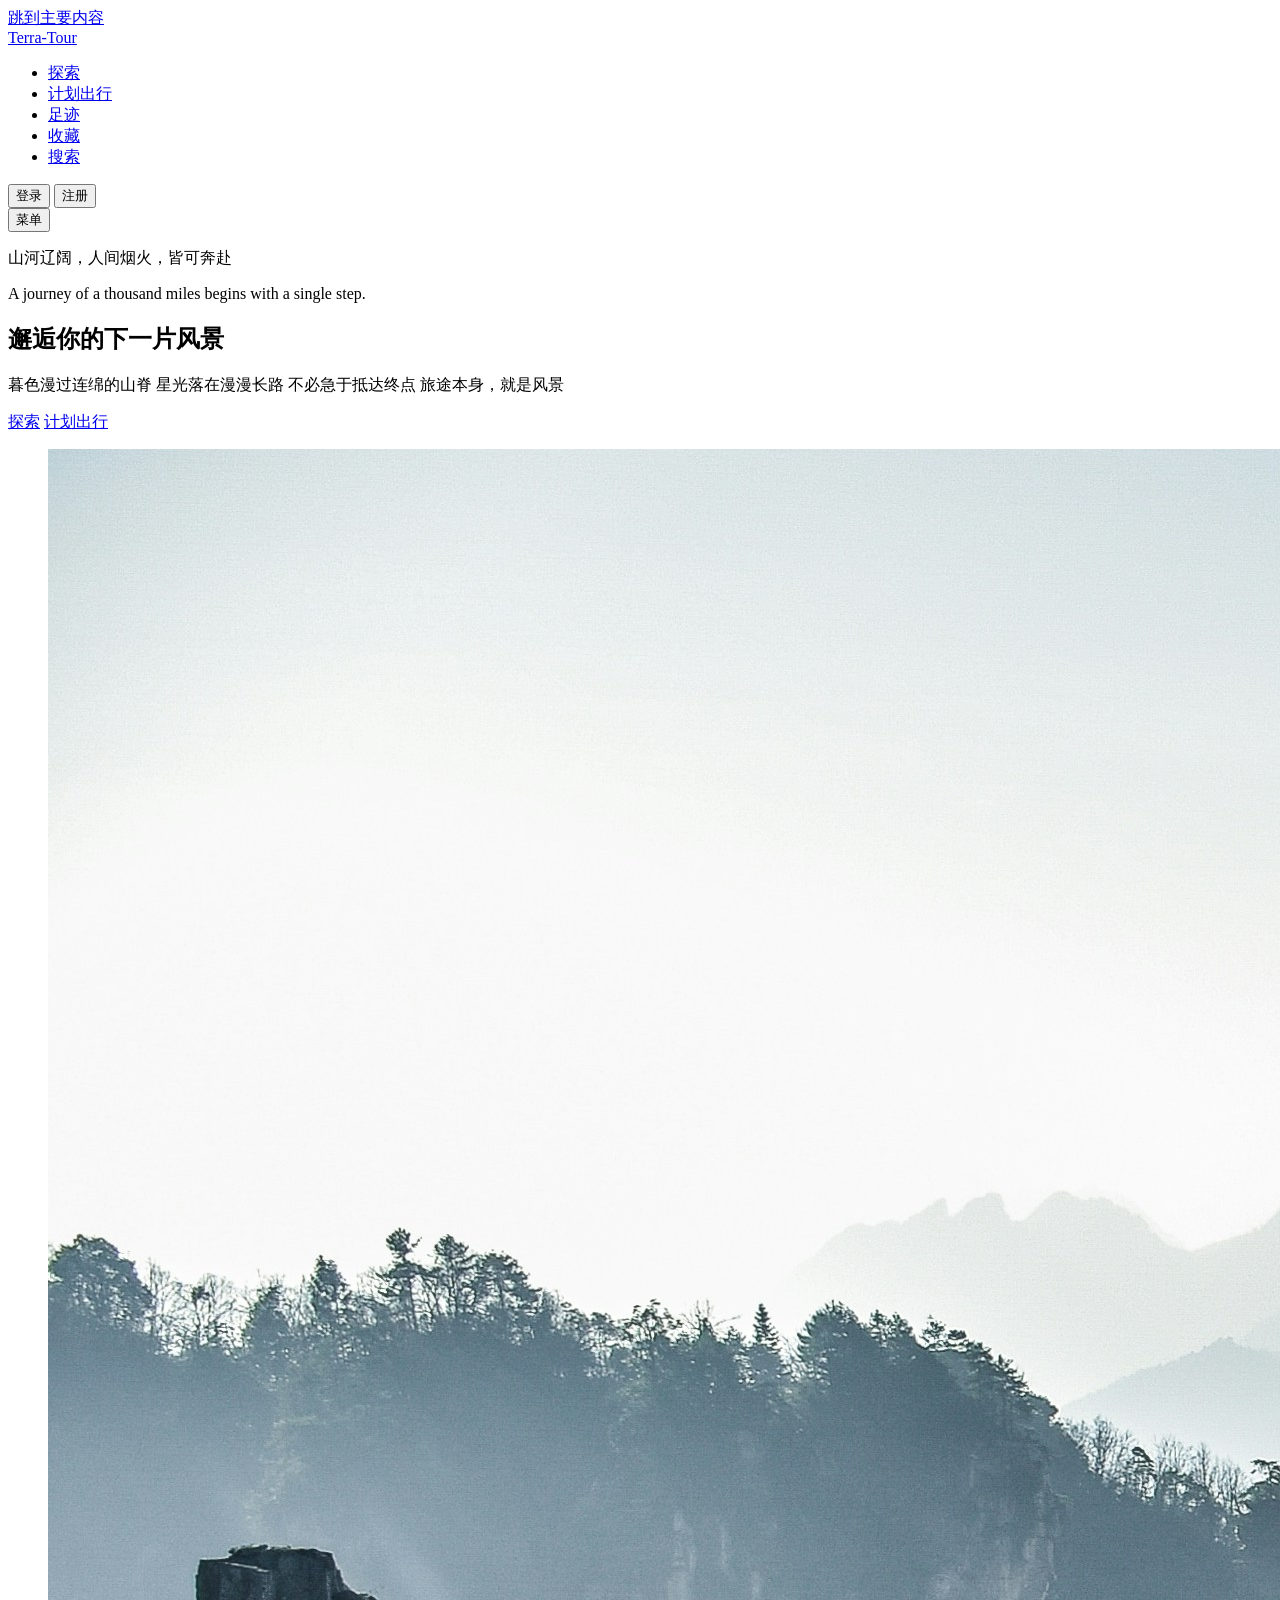
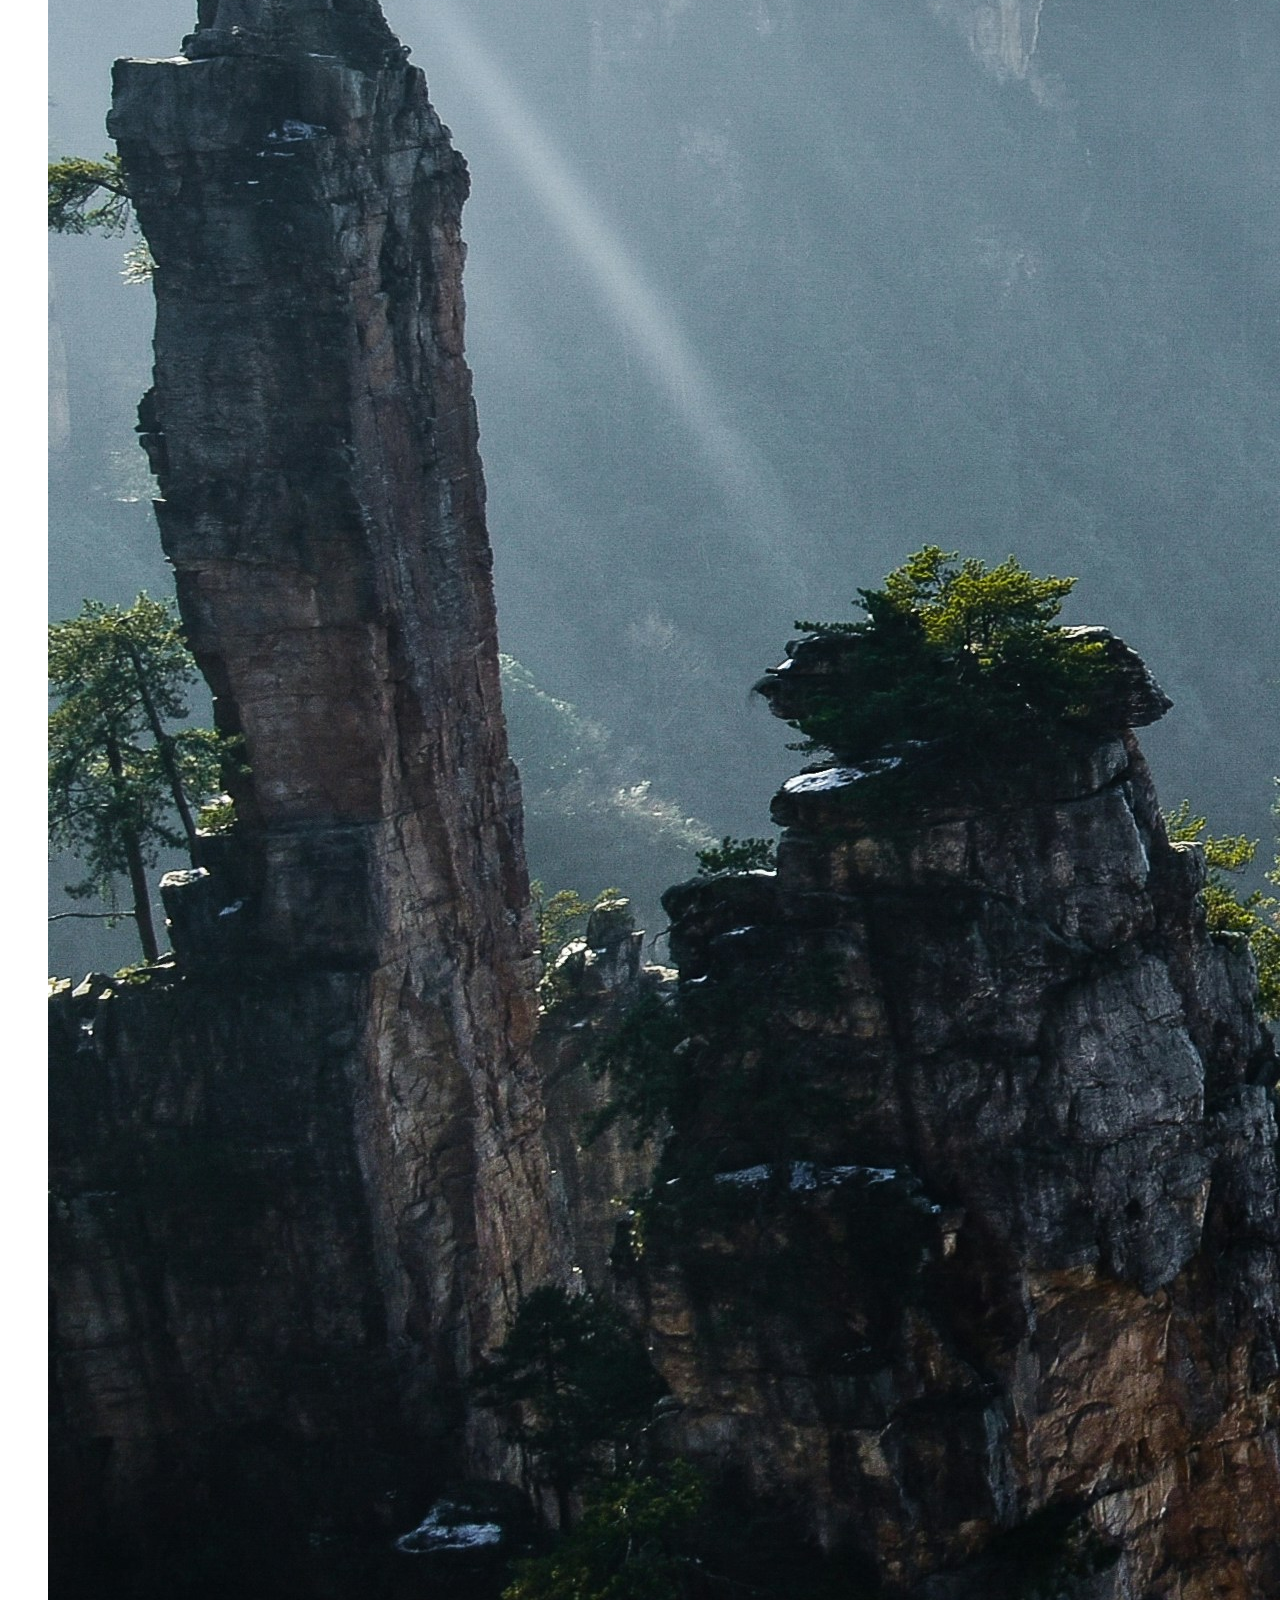
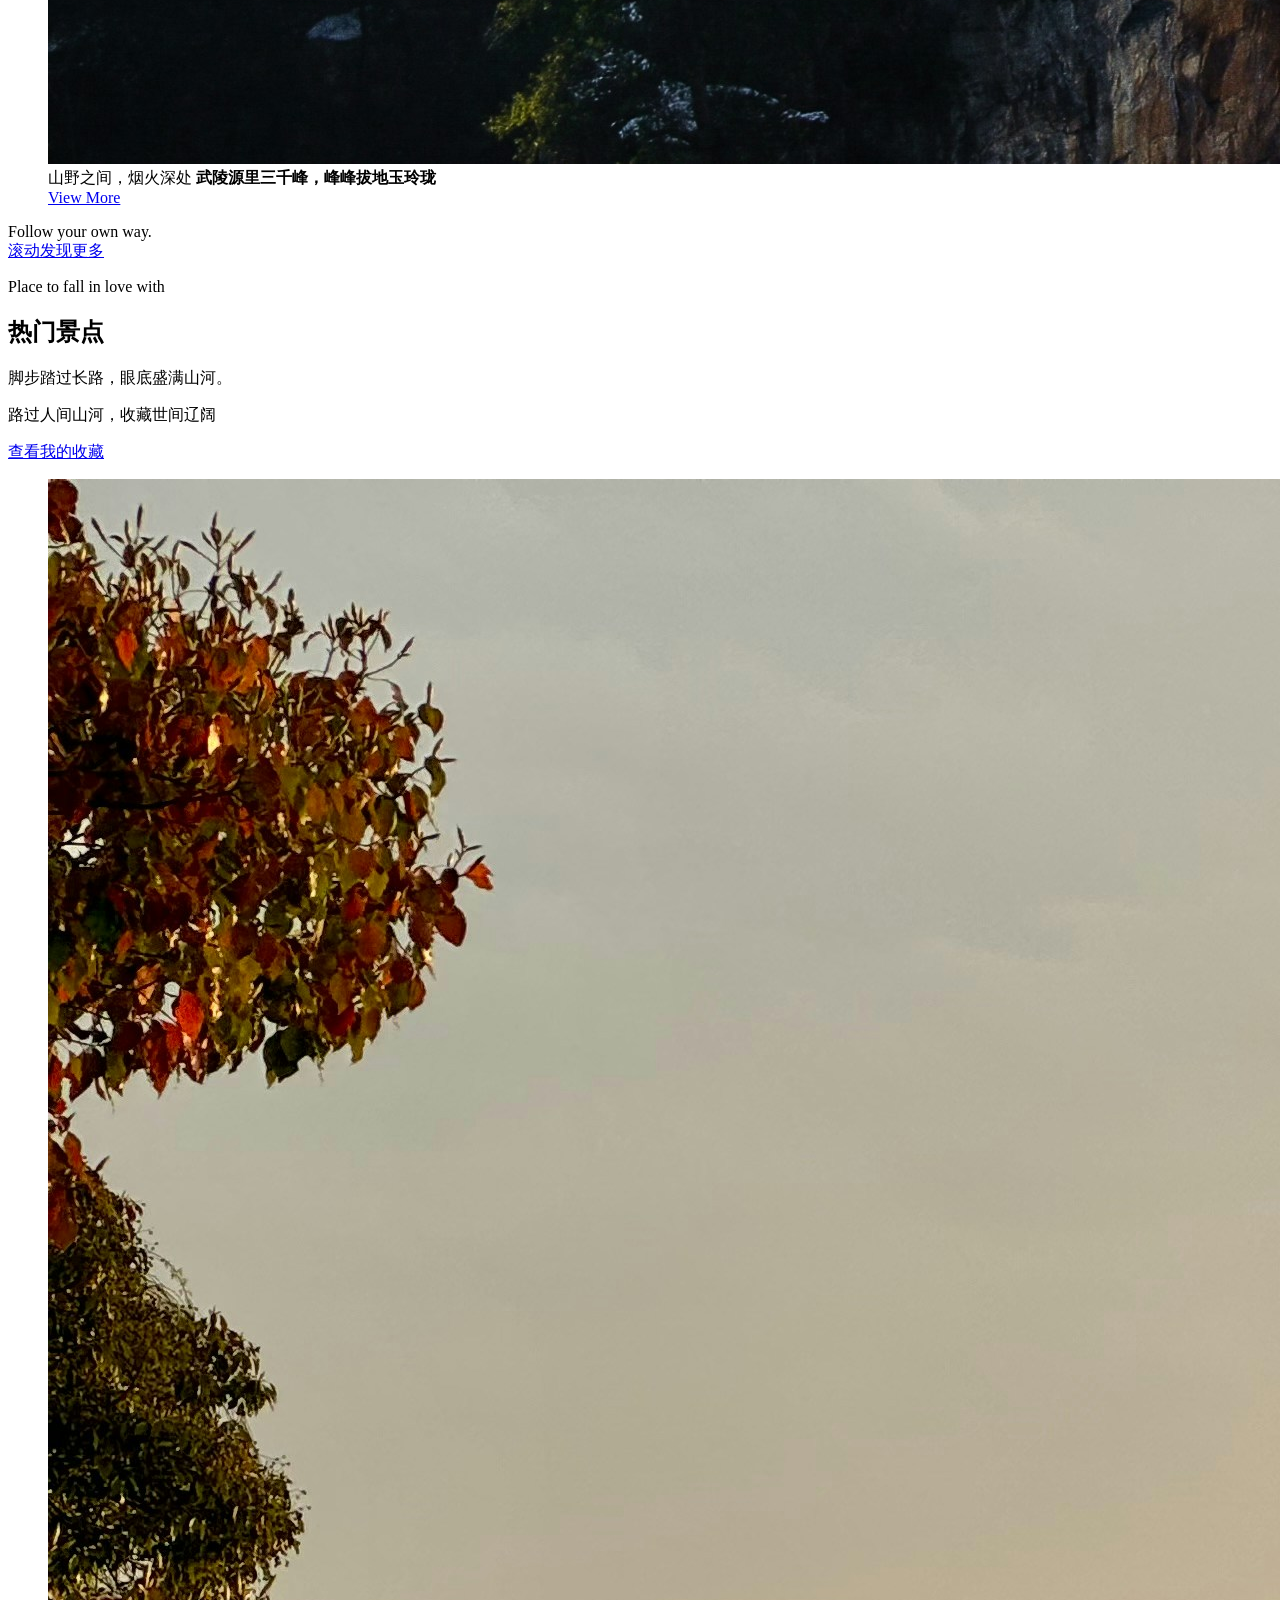
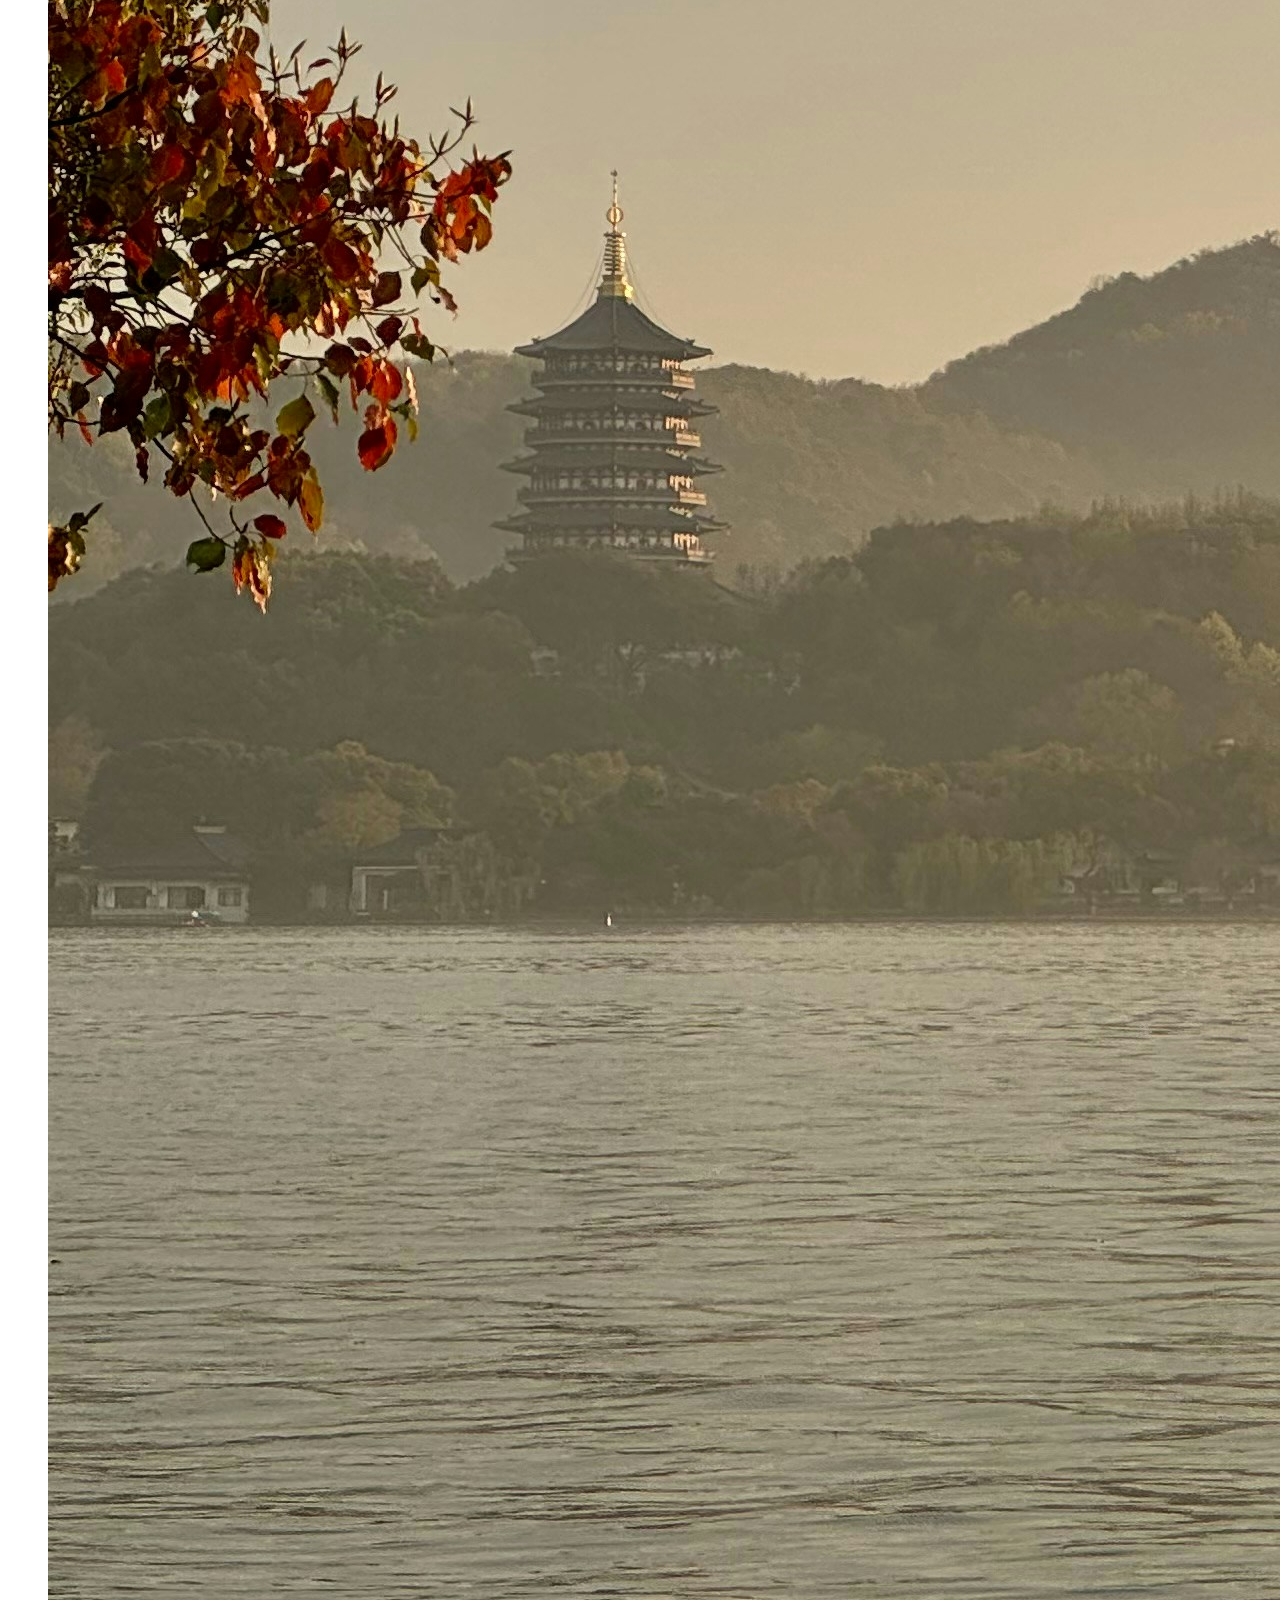
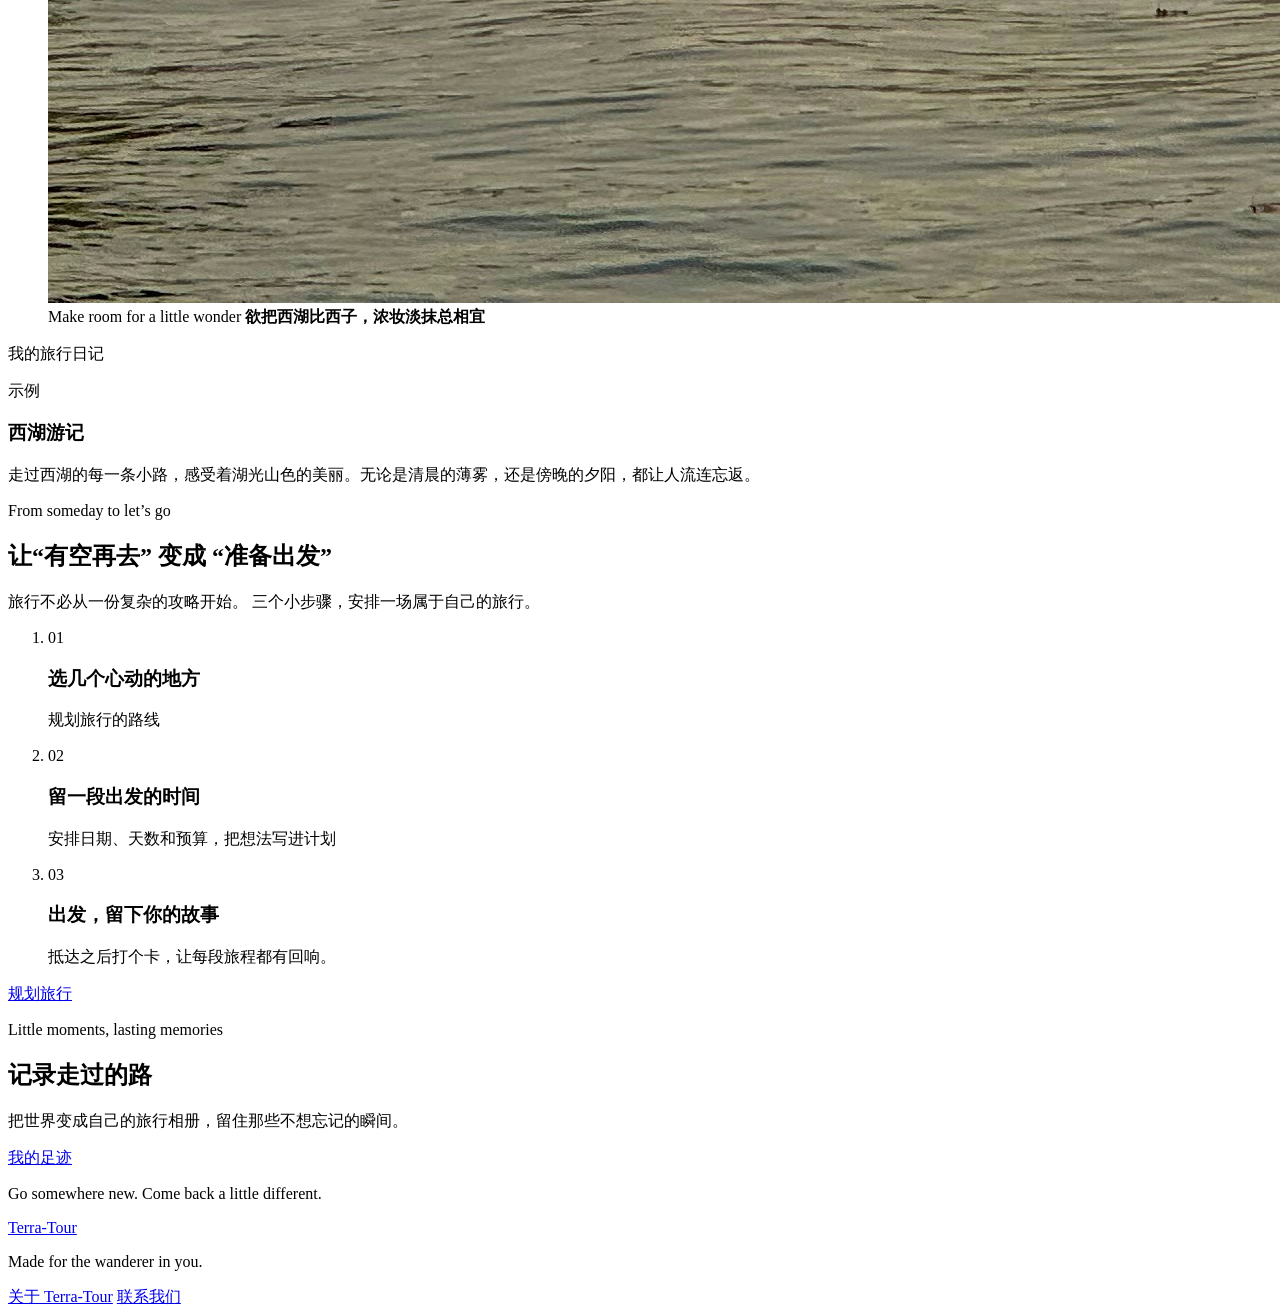
==== index.html @ e08fc59c "index structure" ====
<!DOCTYPE html>
<html lang="zh-CN">
<head>
    <meta charset="UTF-8">
    <meta name="viewport" content="width=device-width, initial-scale=1.0">
    <title>TerraTour · 探索世界</title>
</head>
<body>
    <a href="#main-content"> 跳到主要内容 </a>
    <!-- 导航栏 -->
    <header>
        <nav>
            <a href="#home">Terra-Tour</a>

            <ul id="main-menu">
                <li><a href="#spots">探索</a></li>
                <li><a href="#planning">计划出行</a></li>
                <li><a href="#footprints">足迹</a></li>
                <li><a href="#favorites">收藏</a></li>
                <li><a href="explore.html#destination-search">搜索</a></li>
            </ul>

            <div>
                <button type="button">登录</button>
                <button type="button">注册</button>
            </div>

            <div>
                <button type="button">菜单</button>
            </div>
        </nav>
    </header>

    <main id="main-content">
        <!-- 第一屏: Hero -->
        <section id="home">
            <div>
                <p> 山河辽阔，人间烟火，皆可奔赴</p>
                <p>A journey of a thousand miles begins with a single step.</p>
                <h1 id="hero-title">邂逅你的下一片风景</h1>
                <p>暮色漫过连绵的山脊&nbsp;星光落在漫漫长路&nbsp;不必急于抵达终点&nbsp;旅途本身，就是风景</p>
                <div>
                    <a href="explore.html">探索</a>
                    <a href="plan.html">计划出行</a>
                </div>
            </div>
            
            <!-- 右侧图片展示 -->
            <figure>
                <a href="detail.html?id=zhangjiajie">
                    <img src="assets/images/zhangjiajie.jpg" alt="张家界"/>
                </a>

                <figcaption>
                    <span>山野之间，烟火深处</span>
                    <strong>武陵源里三千峰，峰峰拔地玉玲珑</strong>
                </figcaption>

                <a href="explore.html">View More</a>
            </figure>
            
            <aside>
                <span>Follow your own way.</span>
            </aside>

            <a href="#spots">滚动发现更多</a>
        </section> 

        <!-- 第二屏：热门景点 -->
        <section id="spots">
            <header>
                <p>Place to fall in love with</p>
                    <h2 id="spots-title">热门景点</h2>
                <p>脚步踏过长路，眼底盛满山河。</p>
            </header>
            
            <div id="spots-list">
                <!-- 景点卡片，动态生成 -->
            </div>

            <aside id="favorites">
                <p>路过人间山河，收藏世间辽阔</p>
                <a href="favorites.html">查看我的收藏</a>
            </aside>
        </section>

        <!-- 第三屏：计划出行 -->
        <section id="planning">
            <div>
                <figure>
                    <img src="assets/images/westlake.jpg" alt="西湖">
                    <figcaption>
                        <span>Make room for a little wonder</span>
                        <strong>欲把西湖比西子，浓妆淡抹总相宜</strong>
                    </figcaption>
                </figure>

                <aside>
                    <p>我的旅行日记</p>
                    <span>示例</span>
                    <h3>西湖游记</h3>
                    <p>走过西湖的每一条小路，感受着湖光山色的美丽。无论是清晨的薄雾，还是傍晚的夕阳，都让人流连忘返。</p>
                </aside>
            </div>

            <article>
                <p>From someday to let’s go</p>

                <h2 id="planning-title">
                    让“有空再去” 变成 “准备出发”
                </h2>

                <p>
                    旅行不必从一份复杂的攻略开始。
                    三个小步骤，安排一场属于自己的旅行。
                </p>

                <ol>
                    <li>
                    <span>01</span>
                    <div>
                        <h3>选几个心动的地方</h3>
                        <p>规划旅行的路线</p>
                    </div>
                    </li>

                    <li>
                    <span>02</span>
                    <div>
                        <h3>留一段出发的时间</h3>
                        <p>安排日期、天数和预算，把想法写进计划</p>
                    </div>
                    </li>

                    <li>
                    <span>03</span>
                    <div>
                        <h3>出发，留下你的故事</h3>
                        <p>抵达之后打个卡，让每段旅程都有回响。</p>
                    </div>
                    </li>
                </ol>

                <a href="plan.html">
                    规划旅行
                </a>
            </article>
            
        </section>

        <!-- 第四屏：足迹 -->
        <section id="footprints">
            <header>
            <p>Little moments, lasting memories</p>
            <h2 id="footprints-title"> 记录走过的路</h2>
            <p>把世界变成自己的旅行相册，留住那些不想忘记的瞬间。</p>
            <a href="footprints.html">我的足迹</a>
            </header>

            <div>
                <!-- 动态生成记录的足迹 -->
            </div>

            <p>
            Go somewhere new. Come back a little different.
            </p>
        </section>
    </main>

    <!-- 页脚 -->
    <footer>
        <div>
            <a href="#home">Terra-Tour</a>
            <p>Made for the wanderer in you.</p>
        </div>

        <nav aria-label="底部导航">
            <a href="#about">关于 Terra-Tour</a>
            <a href="#contact">联系我们</a>
        </nav>
    </footer>

    <!-- 登录注册对话框 -->
    <dialog id="auth-dialog">
        <h2 id="auth-dialog-title">欢迎来到 Terra-Tour</h2>

        <button type="button">关闭</button>

        <div>
            <button type="button">登录</button>
            <button type="button">注册 </button>
        </div>

        <form>
            <div>
                <label for="auth-email">邮箱</label>

                <input
                    id="auth-email"
                    name="email"
                    type="email"
                    autocomplete="email"
                    required
                >
            </div>

            <div>
                <label for="auth-password">密码</label>

                <input
                    id="auth-password"
                    name="password"
                    type="password"
                    autocomplete="current-password"
                    minlength="6"
                    required
                >
            </div>

            <button type="submit">登录</button>
        </form>
    </dialog>
</body>
</html>
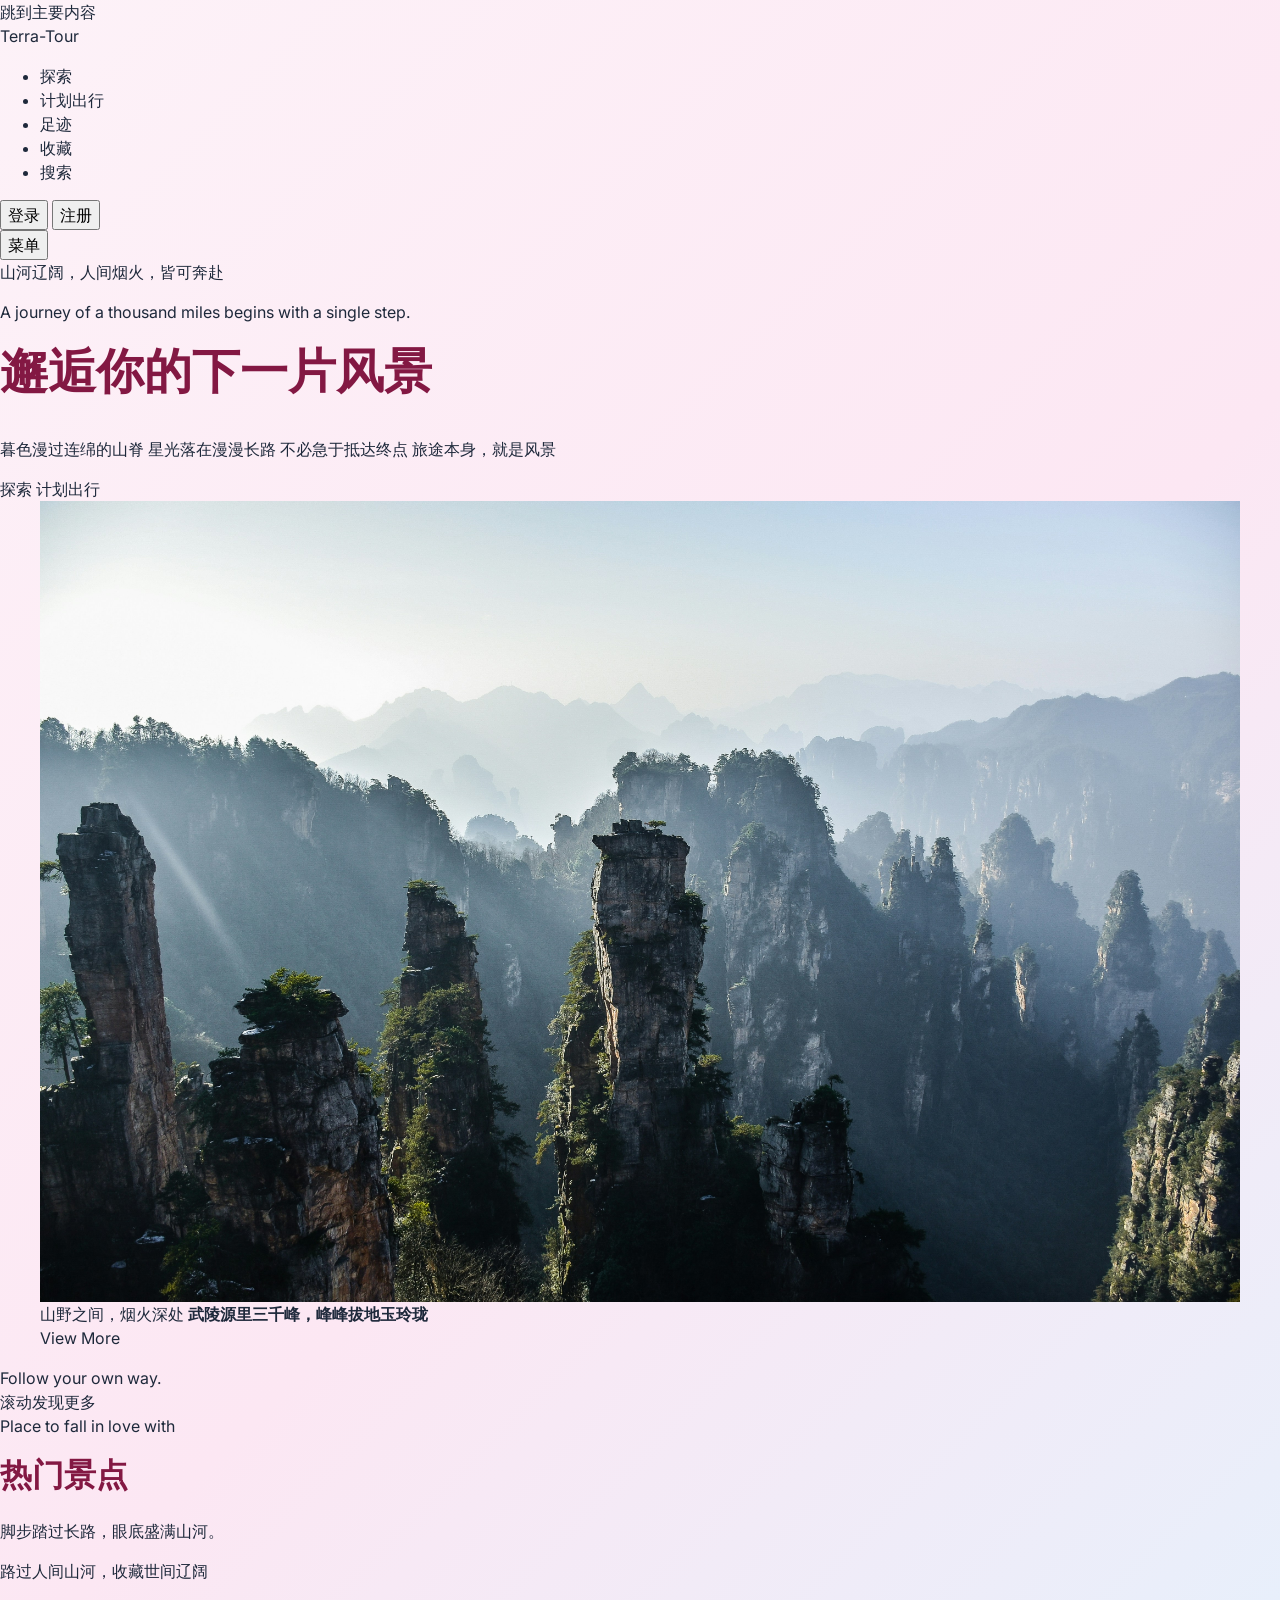
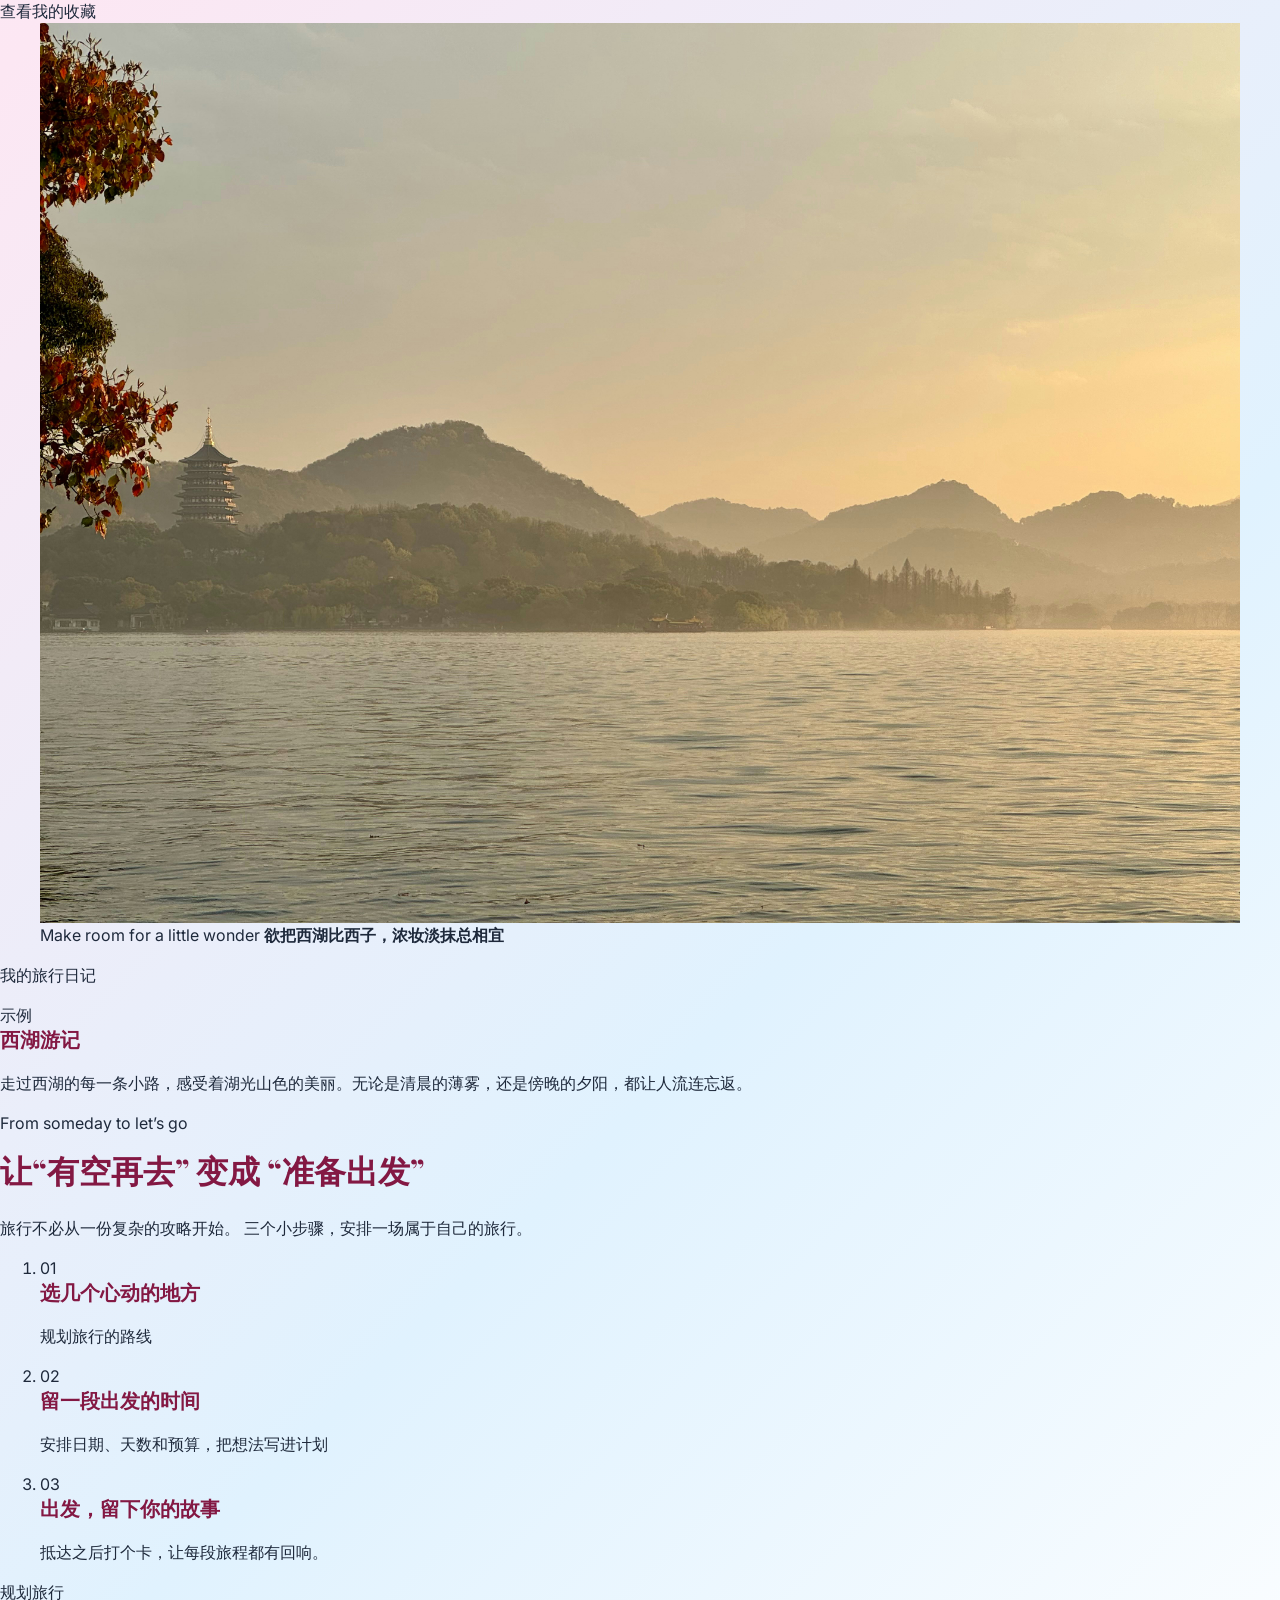
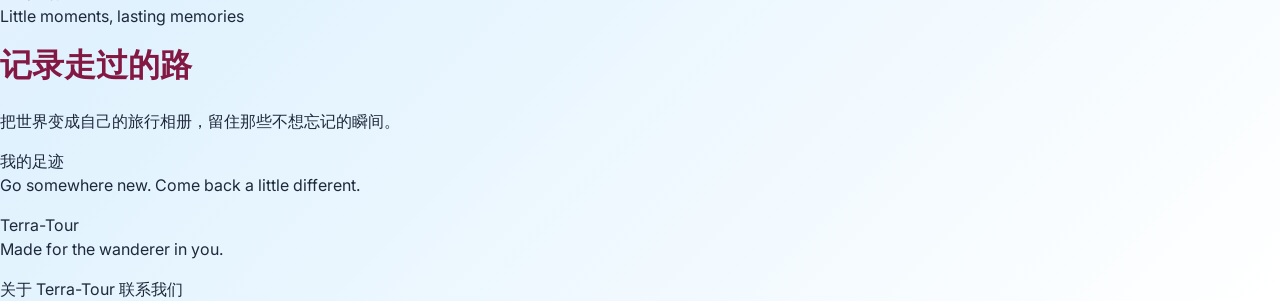
==== commit 5fb6514f: "basic.css" ====
--- a/index.html
+++ b/index.html
@@ -4,6 +4,7 @@
     <meta charset="UTF-8">
     <meta name="viewport" content="width=device-width, initial-scale=1.0">
     <title>TerraTour · 探索世界</title>
+    <link rel="stylesheet" href="css/basic.css">
 </head>
 <body>
     <a href="#main-content"> 跳到主要内容 </a>
--- a/css/basic.css
+++ b/css/basic.css
@@ -0,0 +1,162 @@
+@import url("https://fonts.googleapis.com/css2?family=Inter:wght@400;500;600;700&family=Playfair+Display:wght@500;600;700&display=swap");
+
+:root {
+    /* 颜色 */
+    --color-primary: #db2777;
+    --color-primary-light: #f472b6;
+    --color-action: #0284c7;
+    --color-danger: #dc2626;
+
+    /* 背景和文字颜色 */
+    --color-page: #fdf2f8;
+    --color-surface: #ffffff;
+    --color-heading: #831843;
+    --color-text: #1e293b;
+    --color-text-muted: #475569;
+    --color-border: #fbcfe8;
+
+    /* 极光渐变 */
+    --gradient-aurora: linear-gradient(
+        135deg,
+        #fdf2f8 0%,
+        #fce7f3 35%,
+        #e0f2fe 70%,
+        #ffffff 100%
+    );
+
+    /* 字体 */
+    --font-heading: "Playfair Display", "Noto Serif SC", serif;
+    --font-body: "Inter", "Noto Sans SC", "PingFang SC",
+        "Microsoft YaHei", sans-serif;
+
+    /* 字号 */
+    --font-size-sm: 0.875rem;
+    --font-size-base: 1rem;
+    --font-size-h3: 1.25rem;
+    --font-size-h2: 2rem;
+    --font-size-h1: 3rem;
+
+    /* 间距：以 8px 为基础 */
+    --space-xs: 4px;
+    --space-sm: 8px;
+    --space-base: 16px;
+    --space-md: 24px;
+    --space-lg: 32px;
+    --space-xl: 48px;
+    --space-2xl: 64px;
+    --space-3xl: 96px;
+
+    /* 圆角 */
+    --radius-sm: 6px;
+    --radius-md: 12px;
+    --radius-lg: 20px;
+    --radius-pill: 999px;
+
+    /* 阴影 */
+    --shadow-sm: 0 4px 12px rgba(131, 24, 67, 0.08);
+    --shadow-md: 0 12px 32px rgba(131, 24, 67, 0.12);
+    --shadow-lg: 0 20px 48px rgba(131, 24, 67, 0.18);
+
+    /* 页面布局 */
+    --container-width: 1200px;
+    --header-height: 72px;
+
+    /* 动效 */
+    --transition-fast: 150ms ease;
+    --transition-normal: 250ms ease;
+}
+
+*,
+*::before,
+*::after {
+    box-sizing: border-box;
+}
+
+/* 平滑滚动 */
+html {
+    scroll-behavior: smooth;
+}
+
+body {
+    min-width: 320px;
+    min-height: 100vh;
+    margin: 0;
+
+    color: var(--color-text);
+    background: var(--gradient-aurora);
+
+    font-family: var(--font-body);
+    font-size: var(--font-size-base);
+    line-height: 1.5;
+}
+
+h1,h2,h3,p,figure {
+    margin-top: 0;
+}
+
+h1,h2,h3 {
+    color: var(--color-heading);
+    font-family: var(--font-heading);
+    line-height: 1.2;
+}
+
+h1 {
+    /* 随窗口缩放 */
+    font-size: clamp(2rem, 5vw, var(--font-size-h1));
+}
+
+h2 {
+    font-size: var(--font-size-h2);
+}
+
+h3 {
+    font-size: var(--font-size-h3);
+}
+
+a {
+    /* 继承父类颜色 */
+    color: inherit;
+    text-decoration: none;
+}
+
+button,input {
+    font: inherit;
+}
+
+button,a {
+    -webkit-tap-highlight-color: transparent;
+}
+
+button {
+    /* 手型指针 */
+    cursor: pointer;
+}
+
+img {
+    display: block;
+    max-width: 100%;
+    height: auto;
+}
+
+section {
+    scroll-margin-top: calc(var(--header-height) + var(--space-base));
+}
+
+:focus-visible {
+    outline: 3px solid var(--color-action);
+    outline-offset: 3px;
+    box-shadow: 0 0 0 6px rgba(2, 132, 199, 0.18);
+}
+
+::selection {
+    color: var(--color-surface);
+    background-color: var(--color-primary);
+}
+
+.container {
+    width: min(
+        calc(100% - 2 * var(--space-md)),
+        var(--container-width)
+    );
+    margin-inline: auto;
+}
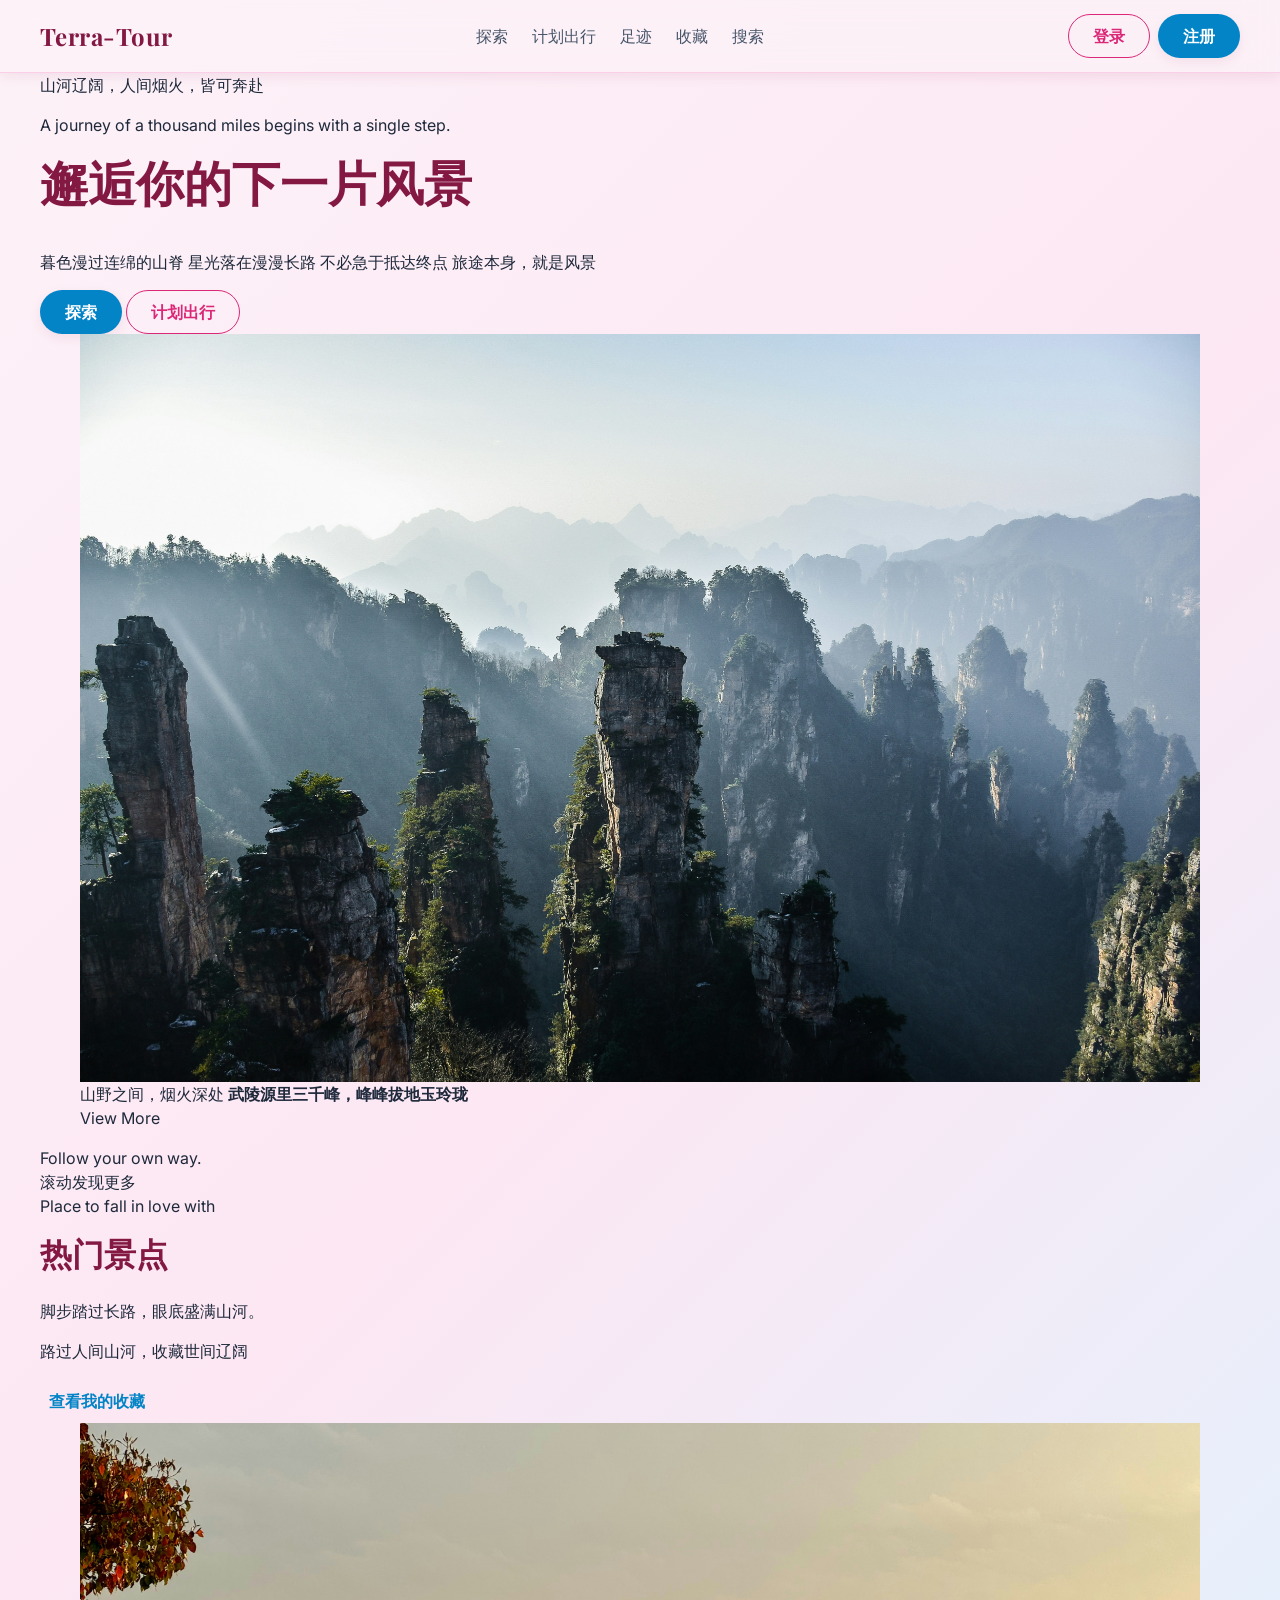
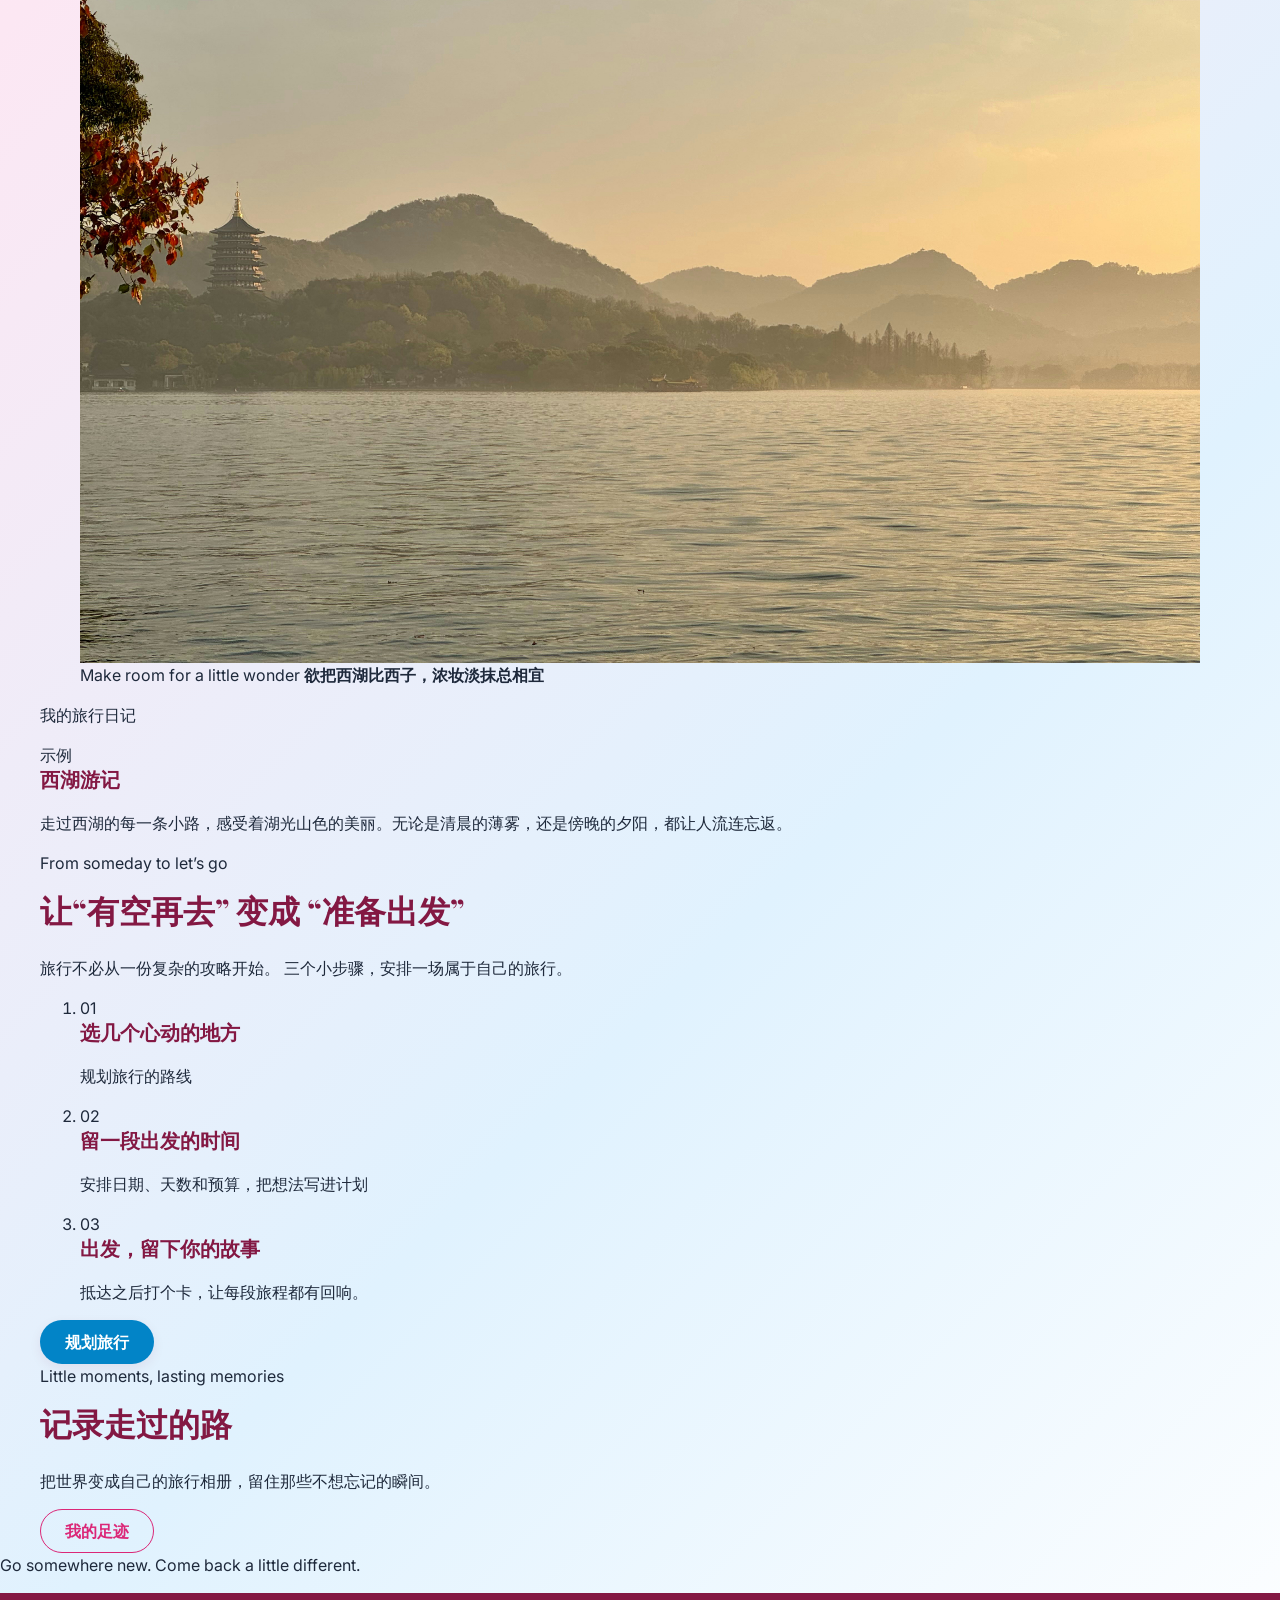
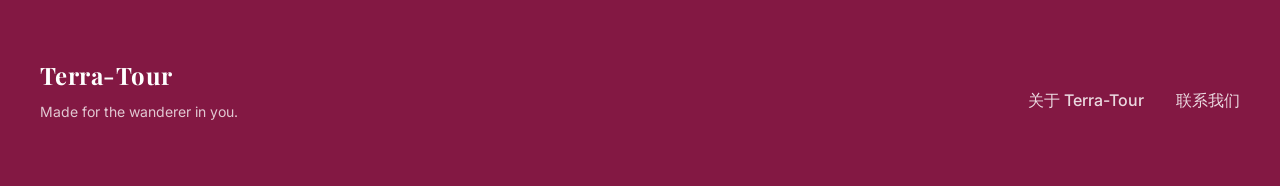
==== commit 58694ba6: "common stylesheet" ====
--- a/index.html
+++ b/index.html
@@ -5,15 +5,15 @@
     <meta name="viewport" content="width=device-width, initial-scale=1.0">
     <title>TerraTour · 探索世界</title>
     <link rel="stylesheet" href="css/basic.css">
+    <link rel="stylesheet" href="css/common.css">
 </head>
 <body>
-    <a href="#main-content"> 跳到主要内容 </a>
     <!-- 导航栏 -->
-    <header>
-        <nav>
-            <a href="#home">Terra-Tour</a>
-
-            <ul id="main-menu">
+    <header class="site-header">
+        <nav class="top-nav container">
+            <a class="brand" href="#home">Terra-Tour</a>
+
+            <ul class="nav-list" id="main-menu">
                 <li><a href="#spots">探索</a></li>
                 <li><a href="#planning">计划出行</a></li>
                 <li><a href="#footprints">足迹</a></li>
@@ -21,28 +21,28 @@
                 <li><a href="explore.html#destination-search">搜索</a></li>
             </ul>
 
-            <div>
-                <button type="button">登录</button>
-                <button type="button">注册</button>
-            </div>
-
-            <div>
-                <button type="button">菜单</button>
+            <div class="auth-actions">
+                <button type="button" class="btn btn-secondary">登录</button>
+                <button type="button" class="btn btn-primary">注册</button>
+            </div>
+
+            <div class="mobile-actions">
+                <button type="button" class="menu-toggle" aria-controls="main-menu" aria-expanded="false">菜单</button>
             </div>
         </nav>
     </header>
 
     <main id="main-content">
         <!-- 第一屏: Hero -->
-        <section id="home">
+        <section id="home" class="container">
             <div>
                 <p> 山河辽阔，人间烟火，皆可奔赴</p>
                 <p>A journey of a thousand miles begins with a single step.</p>
                 <h1 id="hero-title">邂逅你的下一片风景</h1>
                 <p>暮色漫过连绵的山脊&nbsp;星光落在漫漫长路&nbsp;不必急于抵达终点&nbsp;旅途本身，就是风景</p>
                 <div>
-                    <a href="explore.html">探索</a>
-                    <a href="plan.html">计划出行</a>
+                    <a href="explore.html" class="btn btn-primary">探索</a>
+                    <a href="plan.html" class="btn btn-secondary">计划出行</a>
                 </div>
             </div>
             
@@ -69,24 +69,24 @@
 
         <!-- 第二屏：热门景点 -->
         <section id="spots">
-            <header>
+            <header class="container">
                 <p>Place to fall in love with</p>
                     <h2 id="spots-title">热门景点</h2>
                 <p>脚步踏过长路，眼底盛满山河。</p>
             </header>
             
-            <div id="spots-list">
+            <div id="spots-list" class="container">
                 <!-- 景点卡片，动态生成 -->
             </div>
 
-            <aside id="favorites">
+            <aside id="favorites" class="container">
                 <p>路过人间山河，收藏世间辽阔</p>
-                <a href="favorites.html">查看我的收藏</a>
+                <a href="favorites.html" class="btn btn-text">查看我的收藏</a>
             </aside>
         </section>
 
         <!-- 第三屏：计划出行 -->
-        <section id="planning">
+        <section id="planning" class="container">
             <div>
                 <figure>
                     <img src="assets/images/westlake.jpg" alt="西湖">
@@ -142,7 +142,7 @@
                     </li>
                 </ol>
 
-                <a href="plan.html">
+                <a href="plan.html" class="btn btn-primary">
                     规划旅行
                 </a>
             </article>
@@ -151,14 +151,13 @@
 
         <!-- 第四屏：足迹 -->
         <section id="footprints">
-            <header>
+            <header class="container">
             <p>Little moments, lasting memories</p>
             <h2 id="footprints-title"> 记录走过的路</h2>
             <p>把世界变成自己的旅行相册，留住那些不想忘记的瞬间。</p>
-            <a href="footprints.html">我的足迹</a>
+            <a href="footprints.html" class="btn btn-secondary">我的足迹</a>
             </header>
-
-            <div>
+            <div class="container">
                 <!-- 动态生成记录的足迹 -->
             </div>
 
@@ -169,56 +168,63 @@
     </main>
 
     <!-- 页脚 -->
-    <footer>
-        <div>
-            <a href="#home">Terra-Tour</a>
+    <footer class="site-footer">
+    <div class="footer-inner container">
+        <div class="footer-brand" id="about">
+            <a class="footer-logo" href="#home">Terra-Tour</a>
             <p>Made for the wanderer in you.</p>
         </div>
 
-        <nav aria-label="底部导航">
+        <nav class="footer-nav" id="contact">
             <a href="#about">关于 Terra-Tour</a>
             <a href="#contact">联系我们</a>
         </nav>
+    </div>
     </footer>
 
     <!-- 登录注册对话框 -->
-    <dialog id="auth-dialog">
+    <dialog class="auth-dialog" id="auth-dialog">
         <h2 id="auth-dialog-title">欢迎来到 Terra-Tour</h2>
 
-        <button type="button">关闭</button>
-
-        <div>
-            <button type="button">登录</button>
-            <button type="button">注册 </button>
+        <button class="dialog-close" type="button">关闭</button>
+
+        <div class="auth-tabs">
+            <button class="auth-tab is-active" type="button">登录</button>
+            <button class="auth-tab" type="button">注册 </button>
         </div>
 
-        <form>
-            <div>
-                <label for="auth-email">邮箱</label>
+        <form class="auth-form">
+            <div class="form-group">
+                <label class="form-label" for="auth-email"> 邮箱 <span class="required-mark">*</span></label>
 
                 <input
+                    class="form-input"
                     id="auth-email"
                     name="email"
                     type="email"
                     autocomplete="email"
-                    required
-                >
-            </div>
-
-            <div>
-                <label for="auth-password">密码</label>
-
+                    placeholder="学号@ncu.edu.cn"
+                    required>
+
+                <small class="form-error" id="email-error"></small>
+            </div>
+
+            <div class="form-group">
+                <label class="form-label" for="auth-password"> 密码 <span class="required-mark">*</span></label>
                 <input
+                    class="form-input"
                     id="auth-password"
                     name="password"
                     type="password"
                     autocomplete="current-password"
                     minlength="6"
-                    required
-                >
-            </div>
-
-            <button type="submit">登录</button>
+                    placeholder="至少输入6位数字或字符"
+                    required>
+
+                    <small class="form-error" id="password-error"></small>
+            </div>
+
+            <button class="btn btn-primary" type="submit">登录</button>
         </form>
     </dialog>
 </body>
--- a/css/basic.css
+++ b/css/basic.css
@@ -6,6 +6,8 @@
     --color-primary-light: #f472b6;
     --color-action: #0284c7;
     --color-danger: #dc2626;
+    --color-primary-dark: #be185d;
+    --color-action-dark: #0369a1;
 
     /* 背景和文字颜色 */
     --color-page: #fdf2f8;
@@ -142,21 +144,15 @@
     scroll-margin-top: calc(var(--header-height) + var(--space-base));
 }
 
+/* tab聚焦样式 */
 :focus-visible {
     outline: 3px solid var(--color-action);
     outline-offset: 3px;
     box-shadow: 0 0 0 6px rgba(2, 132, 199, 0.18);
 }
 
+/* 选中文字样式 */
 ::selection {
     color: var(--color-surface);
     background-color: var(--color-primary);
 }
-
-.container {
-    width: min(
-        calc(100% - 2 * var(--space-md)),
-        var(--container-width)
-    );
-    margin-inline: auto;
-}
--- a/css/common.css
+++ b/css/common.css
@@ -0,0 +1,649 @@
+/* 公共容器样式 */
+.container {
+    width: min(calc(100% - 2 * var(--space-md)), var(--container-width));
+    /*  水平居中 */
+    margin-inline: auto;
+}
+/* 公共按钮样式 */
+/* 全局按钮样式 */
+.btn {
+    /* 对外行内元素，对内弹性布局 */
+    display: inline-flex;
+    align-items: center;
+    justify-content: center;
+    gap: var(--space-sm);
+
+    min-height: 44px;
+    padding: 10px var(--space-md);
+
+    border: 1px solid transparent;
+    border-radius: var(--radius-pill);
+
+    font-family: var(--font-body);
+    font-size: var(--font-size-base);
+    font-weight: 600;
+    line-height: 1;
+    text-decoration: none;
+
+    cursor: pointer;
+
+    /* 平滑动画 */
+    transition:
+        color var(--transition-fast),
+        background-color var(--transition-fast),
+        border-color var(--transition-fast),
+        box-shadow var(--transition-fast),
+        transform var(--transition-fast);
+}
+
+.btn:hover {
+    /* 向上移动2px */
+    transform: translateY(-2px);
+}
+
+.btn:active {
+    /* 回到原位，压感反馈 */
+    transform: translateY(0);
+}
+
+.btn:disabled {
+    opacity: 0.55;
+    cursor: not-allowed;
+    transform: none;
+}
+/* 主按钮：开始探索、注册、提交 */
+.btn-primary {
+    /* 蓝色风格 */
+    color: var(--color-surface);
+    background-color: var(--color-action);
+    box-shadow: var(--shadow-sm);
+}
+
+.btn-primary:hover {
+    color: var(--color-surface);
+    background-color: var(--color-action-dark);
+    box-shadow: var(--shadow-md);
+}
+
+/* 次按钮：计划旅行、登录 */
+.btn-secondary {
+    /* 粉红色风格 */
+    color: var(--color-primary);
+    background-color: transparent;
+    border-color: var(--color-primary);
+}
+
+.btn-secondary:hover {
+    color: var(--color-surface);
+    background-color: var(--color-primary);
+    border-color: var(--color-primary);
+}
+
+/* 文字按钮 */
+.btn-text {
+    min-height: 44px;
+    padding-inline: var(--space-sm);
+
+    color: var(--color-action);
+    background-color: transparent;
+    border-color: transparent;
+}
+
+.btn-text:hover {
+    color: var(--color-action-dark);
+    background-color: rgba(2, 132, 199, 0.08);
+}
+
+/* 导航样式 */
+.site-header {
+    /* 粘性定位 元素覆盖在内容上方 */
+    position: sticky;
+    top: 0;
+    z-index: 100;
+
+    min-height: var(--header-height);
+
+    /* 背景半透明 */
+    background-color: rgba(253, 242, 248, 0.7);
+    border-bottom: 1px solid var(--color-border);
+    box-shadow: var(--shadow-sm);
+
+    /* 毛玻璃效果 */
+    backdrop-filter: blur(16px);
+    -webkit-backdrop-filter: blur(16px);
+}
+
+/* 导航栏弹性布局 */
+.top-nav {
+    display: flex;
+    align-items: center;
+    justify-content: space-between;
+    gap: var(--space-lg);
+
+    min-height: var(--header-height);
+}
+
+/* 品牌名称 */
+.brand {
+    flex-shrink: 0;
+
+    color: var(--color-heading);
+    font-family: var(--font-heading);
+    font-size: 1.5rem;
+    font-weight: 700;
+    letter-spacing: 0.02em;
+}
+
+/* 导航列表 */
+.nav-list {
+    display: flex;
+    align-items: center;
+    gap: var(--space-md);
+
+    padding: 0;
+    margin: 0;
+
+    list-style: none;
+}
+
+.nav-list a {
+    position: relative;
+
+    display: inline-flex;
+    align-items: center;
+    min-height: 44px;
+
+    color: var(--color-text-muted);
+    font-weight: 500;
+
+    transition: color var(--transition-fast);
+}
+
+.nav-list a:hover {
+    color: var(--color-primary);
+}
+
+/* 添加下划线动画 */
+.nav-list a::after {
+    position: absolute;
+    right: 0;
+    bottom: 3px;
+    left: 0;
+
+    height: 2px;
+
+    content: "";
+    background-color: var(--color-primary);
+    border-radius: var(--radius-pill);
+
+    /* 水平方向缩放到0，缩放中心在center */
+    transform: scaleX(0);
+    transform-origin: center;
+    transition: transform var(--transition-fast);
+}
+
+.nav-list a:hover::after, .nav-list a:focus-visible::after {
+    /* 展开 */
+    transform: scaleX(1);
+}
+
+/* 登录区按钮 */
+.auth-actions {
+    display: flex;
+    align-items: center;
+    gap: var(--space-sm);
+    flex-shrink: 0;
+}
+
+/* 隐藏移动端操作按钮 */
+.mobile-actions {
+    display: none;
+}
+
+.menu-toggle {
+    min-width: 44px;
+    min-height: 44px;
+    padding-inline: var(--space-base);
+
+    color: var(--color-heading);
+    background-color: var(--color-surface);
+    border: 1px solid var(--color-border);
+    border-radius: var(--radius-pill);
+
+    font-weight: 600;
+}
+
+/* 页脚 */
+.site-footer {
+    padding-block: var(--space-2xl);
+
+    color: var(--color-surface);
+    background-color: var(--color-heading);
+}
+.footer-inner {
+    display: grid;
+    gap: var(--space-lg);
+}
+.footer-brand {
+    display: grid;
+    gap: var(--space-sm);
+}
+.footer-logo {
+    width: fit-content;
+
+    color: var(--color-surface);
+    font-family: var(--font-heading);
+    font-size: 1.5rem;
+    font-weight: 700;
+    letter-spacing: 0.02em;
+}
+.footer-brand p {
+    margin-bottom: 0;
+
+    color: rgba(255, 255, 255, 0.76);
+    font-size: var(--font-size-sm);
+}
+.footer-nav {
+    display: flex;
+    flex-wrap: wrap;
+    gap: var(--space-sm) var(--space-lg);
+}
+.footer-nav a {
+    position: relative;
+
+    display: inline-flex;
+    align-items: center;
+    min-height: 44px;
+
+    color: rgba(255, 255, 255, 0.84);
+    font-weight: 500;
+
+    transition: color var(--transition-fast);
+}
+.footer-nav a:hover {
+    color: var(--color-primary-light);
+}
+/* 添加下划线动画 */
+.footer-nav a::after {
+    position: absolute;
+    right: 0;
+    bottom: 3px;
+    left: 0;
+
+    height: 2px;
+
+    content: "";
+    background-color: var(--color-primary-light);
+    border-radius: var(--radius-pill);
+
+    transform: scaleX(0);
+    transform-origin: left;
+    transition: transform var(--transition-fast);
+}
+
+.footer-nav a:hover::after,
+.footer-nav a:focus-visible::after {
+    transform: scaleX(1);
+}
+
+/* 表单样式 */
+.auth-form {
+    display: grid;
+    gap: var(--space-base);
+}
+
+.form-group {
+    display: grid;
+    gap: var(--space-sm);
+}
+
+.form-label {
+    color: var(--color-heading);
+    font-weight: 600;
+}
+
+.required-mark {
+    color: var(--color-danger);
+}
+
+.form-input {
+    width: 100%;
+    min-height: 48px;
+    padding-inline: var(--space-base);
+
+    color: var(--color-text);
+    background-color: var(--color-surface);
+    border: 1px solid var(--color-border);
+    border-radius: var(--radius-sm);
+
+    font-family: var(--font-body);
+    font-size: var(--font-size-base);
+
+    transition:
+        border-color var(--transition-fast),
+        box-shadow var(--transition-fast),
+        background-color var(--transition-fast);
+}
+
+.form-input::placeholder {
+    color: var(--color-text-muted);
+    opacity: 0.7;
+}
+
+.form-input:hover {
+    border-color: var(--color-primary-light);
+}
+
+.form-input:focus-visible {
+    border-color: var(--color-primary);
+    outline: none;
+    box-shadow: 0 0 0 3px rgba(219, 39, 119, 0.18);
+}
+
+/* 错误状态 */
+.form-input:invalid:not(:placeholder-shown), .form-input[aria-invalid="true"] {
+    /* 错误状态下的边框颜色 */
+    border-color: var(--color-danger);
+}
+
+.form-input[aria-invalid="true"]:focus-visible {
+    box-shadow: 0 0 0 3px rgba(220, 38, 38, 0.18);
+}
+
+.form-error {
+    min-height: 1.25em;
+
+    color: var(--color-danger);
+    font-size: var(--font-size-sm);
+    line-height: 1.25;
+}
+
+/* 禁用状态 */
+.form-input:disabled {
+    color: var(--color-text-muted);
+    background-color: #f1f5f9;
+    cursor: not-allowed;
+    opacity: 0.75;
+}
+
+/* 登录注册弹窗 */
+.auth-dialog {
+    position: fixed;
+    inset: 0;
+
+    width: min(calc(100% - 2 * var(--space-base)), 480px);
+    max-height: calc(100vh - 2 * var(--space-base));
+    padding: var(--space-lg);
+    margin: auto;
+
+    overflow-y: auto;
+
+    color: var(--color-text);
+    background-color: var(--color-surface);
+    border: 1px solid var(--color-border);
+    border-radius: var(--radius-lg);
+    box-shadow: var(--shadow-lg);
+}
+
+/* 背景遮罩 */
+.auth-dialog::backdrop {
+    background-color: rgba(131, 24, 67, 0.45);
+
+    backdrop-filter: blur(5px);
+    -webkit-backdrop-filter: blur(5px);
+}
+
+/* 弹窗标题 */
+.auth-dialog h2 {
+    padding-right: 72px;
+    margin-bottom: var(--space-md);
+}
+
+/* 关闭按钮 */
+.dialog-close {
+    position: absolute;
+    top: var(--space-base);
+    right: var(--space-base);
+
+    min-width: 44px;
+    min-height: 44px;
+    padding-inline: var(--space-sm);
+
+    color: var(--color-text-muted);
+    background-color: transparent;
+    border: 0;
+    border-radius: var(--radius-sm);
+
+    font-weight: 600;
+
+    transition:
+        color var(--transition-fast),
+        background-color var(--transition-fast);
+}
+
+.dialog-close:hover {
+    color: var(--color-heading);
+    background-color: var(--color-page);
+}
+
+/* 登录注册按钮 */
+.auth-tabs {
+    display: grid;
+    grid-template-columns: repeat(2, minmax(0, 1fr));
+    gap: var(--space-xs);
+
+    padding: var(--space-xs);
+    margin-bottom: var(--space-md);
+
+    background-color: var(--color-page);
+    border: 1px solid var(--color-border);
+    border-radius: var(--radius-pill);
+}
+
+.auth-tab {
+    min-height: 44px;
+    padding-inline: var(--space-base);
+
+    color: var(--color-text-muted);
+    background-color: transparent;
+    border: 0;
+    border-radius: var(--radius-pill);
+
+    font-weight: 600;
+
+    transition:
+        color var(--transition-fast),
+        background-color var(--transition-fast),
+        box-shadow var(--transition-fast);
+}
+
+.auth-tab:hover {
+    color: var(--color-primary);
+}
+
+.auth-tab.is-active {
+    color: var(--color-primary);
+    background-color: var(--color-surface);
+    box-shadow: var(--shadow-sm);
+}
+
+/* 卡片样式 */
+
+.card {
+    min-width: 0;
+    overflow: hidden;
+
+    background-color: var(--color-surface);
+    border: 1px solid var(--color-border);
+    border-radius: var(--radius-md);
+    box-shadow: var(--shadow-md);
+
+    transition:
+        border-color var(--transition-normal),
+        box-shadow var(--transition-normal),
+        transform var(--transition-normal);
+}
+
+.card:hover,
+.card:focus-within {
+    border-color: var(--color-primary-light);
+    box-shadow: var(--shadow-lg);
+    transform: scale(1.01);
+}
+
+.card-media {
+    display: block;
+    aspect-ratio: 4 / 3;
+    overflow: hidden;
+
+    background-color: var(--color-page);
+}
+
+.card-image {
+    width: 100%;
+    height: 100%;
+
+    object-fit: cover;
+
+    transition: transform var(--transition-normal);
+}
+
+.card:hover .card-image,
+.card:focus-within .card-image {
+    transform: scale(1.05);
+}
+
+.card-body {
+    display: grid;
+    gap: var(--space-sm);
+
+    padding: var(--space-md);
+}
+
+.card-eyebrow {
+    margin-bottom: 0;
+
+    color: var(--color-action);
+    font-size: var(--font-size-sm);
+    font-weight: 700;
+    letter-spacing: 0.08em;
+}
+
+.card-title {
+    margin-bottom: 0;
+
+    font-size: var(--font-size-h3);
+}
+
+.card-title a {
+    transition: color var(--transition-fast);
+}
+
+.card-title a:hover {
+    color: var(--color-primary);
+}
+
+.card-description {
+    margin-bottom: 0;
+
+    color: var(--color-text-muted);
+    line-height: 1.6;
+}
+
+.card-actions {
+    display: flex;
+    flex-wrap: wrap;
+    align-items: center;
+    justify-content: flex-end;
+    gap: var(--space-sm);
+
+    margin-top: var(--space-sm);
+}
+
+/* 手机：小于 768px */
+@media (max-width: 767px) {
+    .container {
+        width: calc(100% - 2 * var(--space-base));
+    }
+
+    .top-nav {
+        gap: var(--space-base);
+    }
+
+    .brand {
+        font-size: 1.25rem;
+    }
+
+    .nav-list,
+    .auth-actions {
+        display: none;
+    }
+
+    .mobile-actions {
+        display: block;
+    }
+
+    .auth-dialog {
+        width: calc(100% - 2 * var(--space-base));
+        padding: var(--space-md);
+    }
+
+    .footer-inner {
+        grid-template-columns: minmax(0, 1fr);
+    }
+}
+/* 768px～1023px */
+@media (min-width: 768px) and (max-width: 1023px) {
+    .top-nav {
+        gap: var(--space-base);
+    }
+
+    .nav-list {
+        gap: var(--space-base);
+    }
+
+    .nav-list a {
+        font-size: var(--font-size-sm);
+    }
+
+    .auth-actions {
+        gap: var(--space-sm);
+    }
+
+    .auth-actions .btn {
+        padding-inline: var(--space-base);
+        font-size: var(--font-size-sm);
+    }
+}
+
+/* 768px及以上页脚改为左右布局 */
+@media (min-width: 768px) {
+    .footer-inner {
+        grid-template-columns: minmax(0, 1fr) auto;
+        align-items: end;
+    }
+
+    .footer-nav {
+        justify-content: flex-end;
+    }
+}
+
+/* 1024px及以上 */
+@media (min-width: 1024px) {
+    .top-nav {
+        gap: var(--space-lg);
+    }
+
+    .nav-list {
+        gap: var(--space-md);
+    }
+
+    .nav-list a {
+        font-size: var(--font-size-base);
+    }
+
+    .auth-actions .btn {
+        padding-inline: var(--space-md);
+        font-size: var(--font-size-base);
+    }
+}
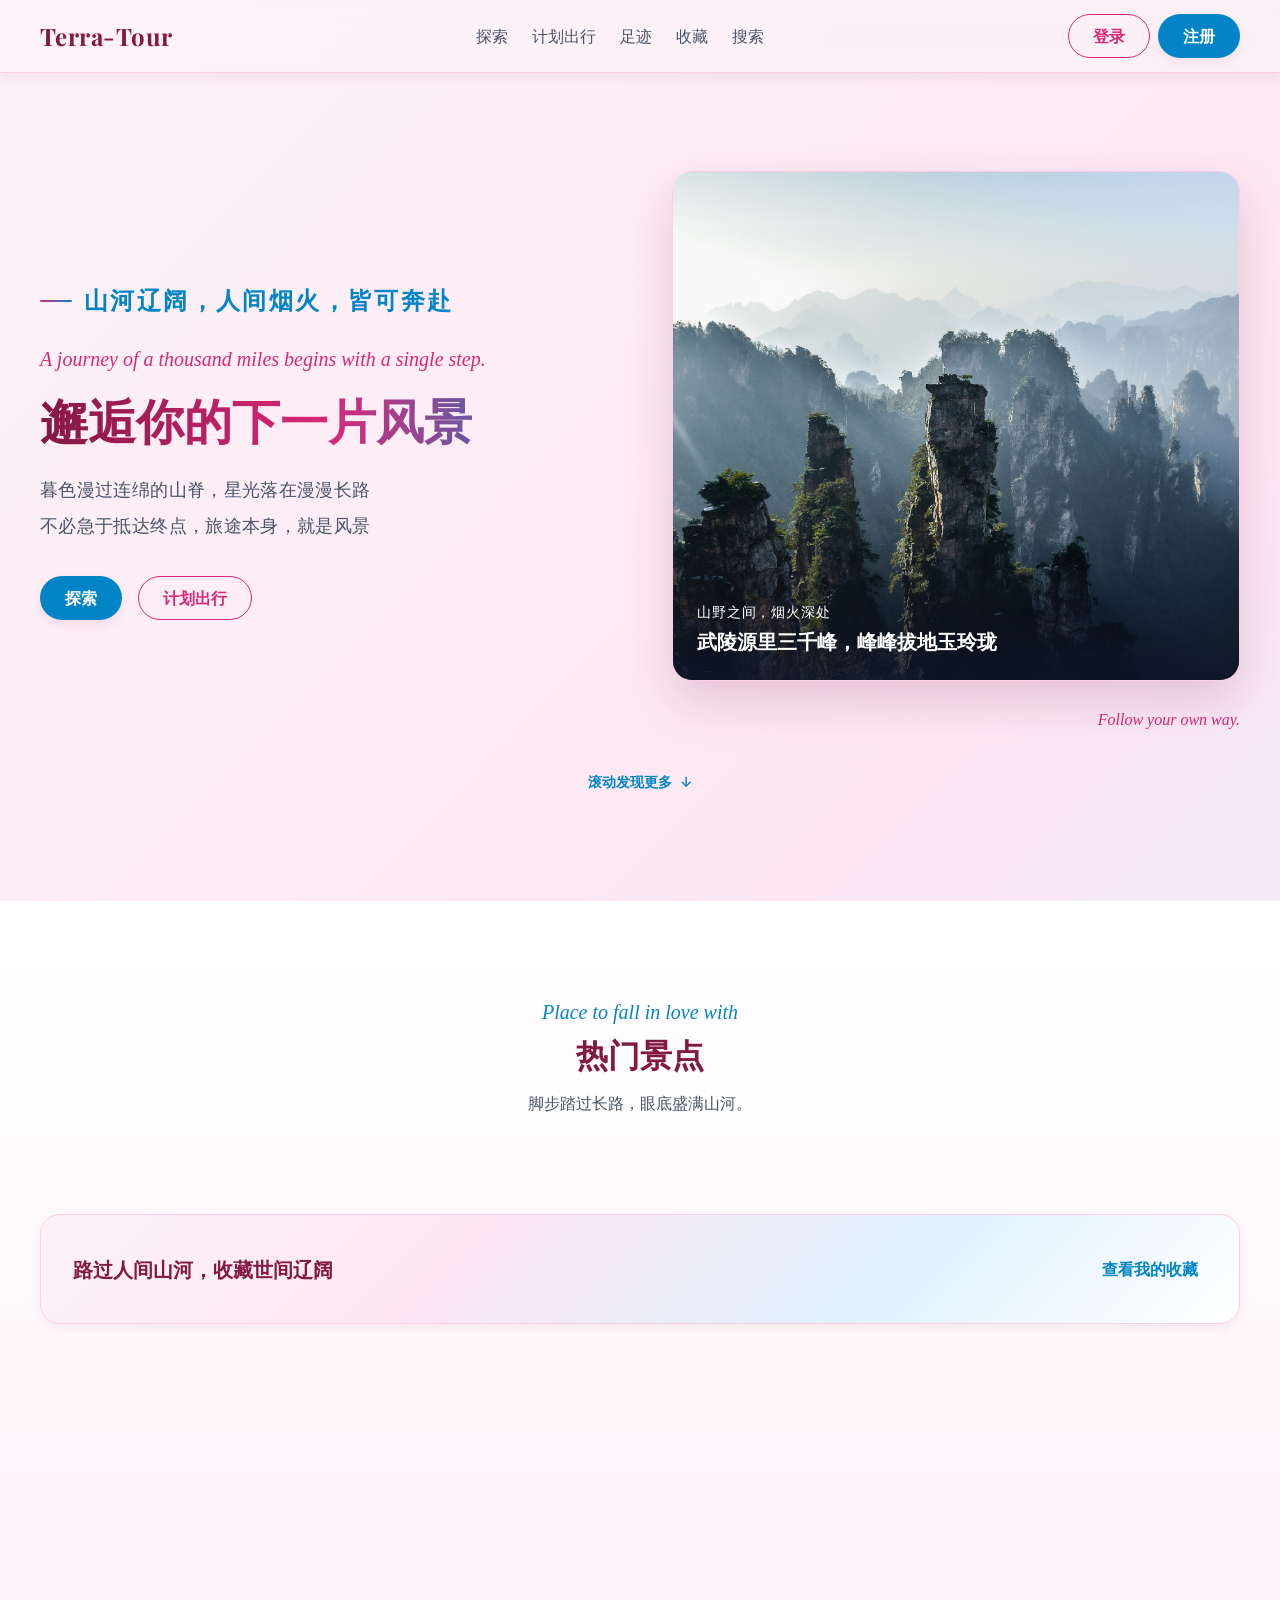
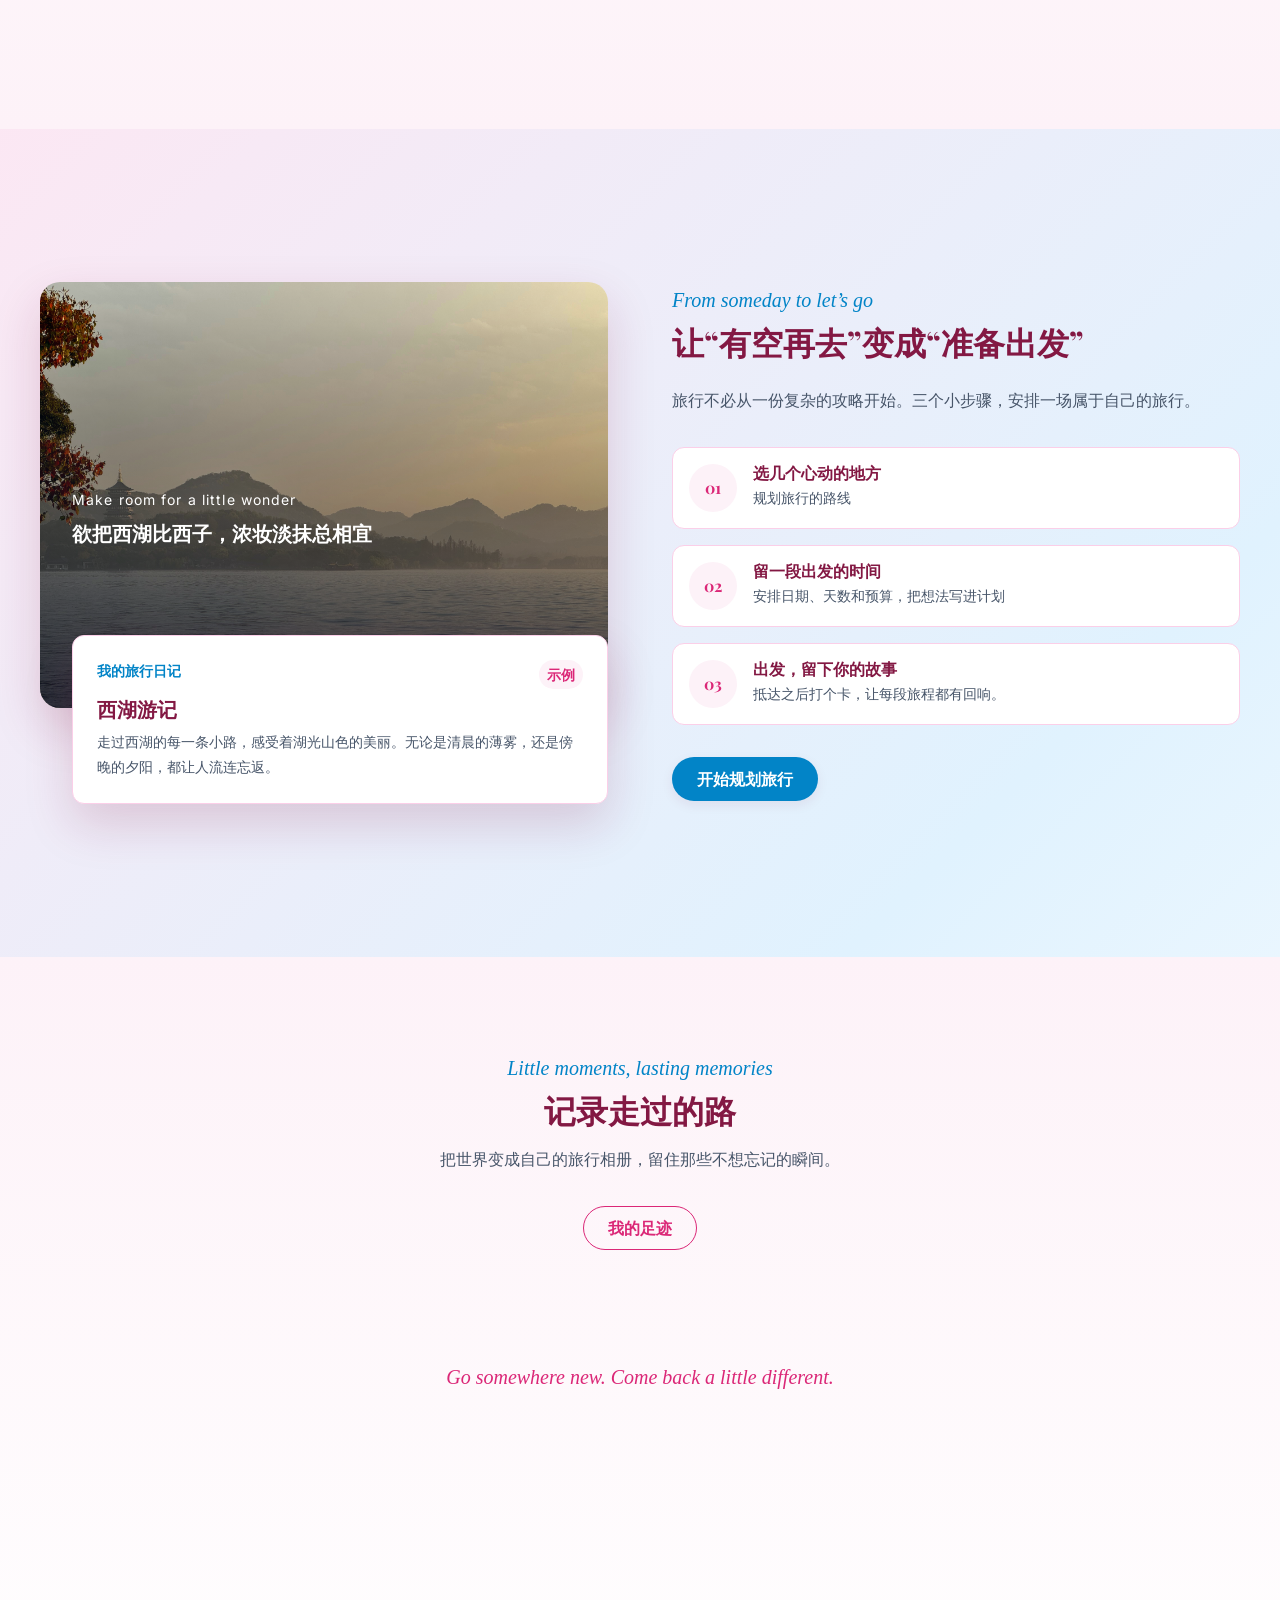
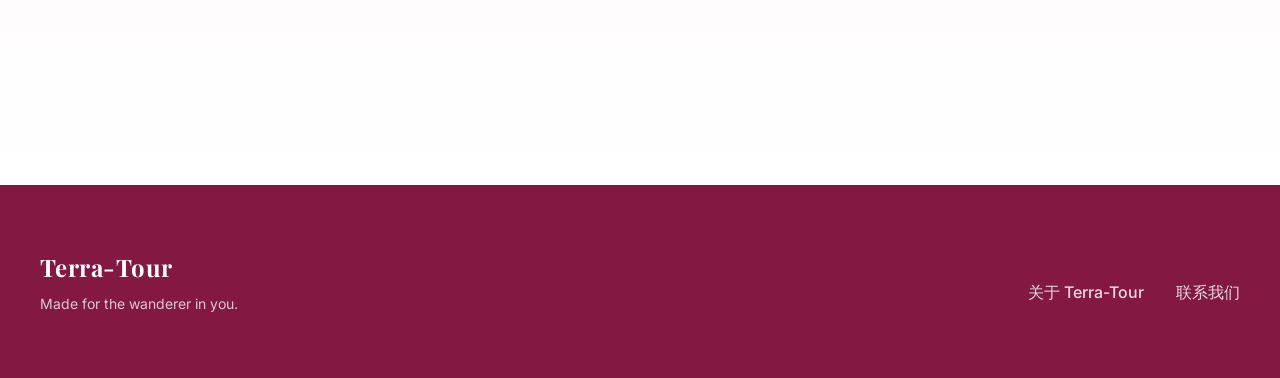
==== commit 31516e24: "index style" ====
--- a/index.html
+++ b/index.html
@@ -6,6 +6,7 @@
     <title>TerraTour · 探索世界</title>
     <link rel="stylesheet" href="css/basic.css">
     <link rel="stylesheet" href="css/common.css">
+    <link rel="stylesheet" href="css/page/index.css">
 </head>
 <body>
     <!-- 导航栏 -->
@@ -34,134 +35,132 @@
 
     <main id="main-content">
         <!-- 第一屏: Hero -->
-        <section id="home" class="container">
-            <div>
-                <p> 山河辽阔，人间烟火，皆可奔赴</p>
-                <p>A journey of a thousand miles begins with a single step.</p>
-                <h1 id="hero-title">邂逅你的下一片风景</h1>
-                <p>暮色漫过连绵的山脊&nbsp;星光落在漫漫长路&nbsp;不必急于抵达终点&nbsp;旅途本身，就是风景</p>
-                <div>
+        <section id="home" class="hero container">
+            <div class="hero-content">
+                <p class="hero-eyebrow"> 山河辽阔，人间烟火，皆可奔赴</p>
+                <p class="hero-kicker"> A journey of a thousand miles begins with a single step.</p>
+                <h1 class="hero-title" id="hero-title">邂逅你的下一片风景</h1>
+                <p class="hero-description">暮色漫过连绵的山脊，星光落在漫漫长路<br>不必急于抵达终点，旅途本身，就是风景</p>
+                <div class="hero-actions">
                     <a href="explore.html" class="btn btn-primary">探索</a>
                     <a href="plan.html" class="btn btn-secondary">计划出行</a>
                 </div>
             </div>
             
             <!-- 右侧图片展示 -->
-            <figure>
-                <a href="detail.html?id=zhangjiajie">
-                    <img src="assets/images/zhangjiajie.jpg" alt="张家界"/>
+            <figure class="hero-media">
+                <a class="hero-image-link" href="detail.html?id=zhangjiajie">
+                    <img class="hero-image" src="assets/images/zhangjiajie.jpg" alt="张家界"/>
                 </a>
 
-                <figcaption>
+                <figcaption class="hero-caption">
                     <span>山野之间，烟火深处</span>
                     <strong>武陵源里三千峰，峰峰拔地玉玲珑</strong>
                 </figcaption>
 
-                <a href="explore.html">View More</a>
+                <a class="hero-view-more" href="explore.html">View More</a>
             </figure>
             
-            <aside>
+            <aside class="hero-quote">
                 <span>Follow your own way.</span>
             </aside>
 
-            <a href="#spots">滚动发现更多</a>
+            <a class="hero-scroll" href="#spots">滚动发现更多</a>
         </section> 
 
         <!-- 第二屏：热门景点 -->
-        <section id="spots">
-            <header class="container">
-                <p>Place to fall in love with</p>
+        <section class="spots-section" id="spots">
+            <header class="spots-header container">
+                <p class="spots-kicker">Place to fall in love with</p>
                     <h2 id="spots-title">热门景点</h2>
-                <p>脚步踏过长路，眼底盛满山河。</p>
+                <p class="spots-description">脚步踏过长路，眼底盛满山河。</p>
             </header>
             
-            <div id="spots-list" class="container">
+            <div class="spots-grid container" id="spots-list">
                 <!-- 景点卡片，动态生成 -->
             </div>
 
-            <aside id="favorites" class="container">
-                <p>路过人间山河，收藏世间辽阔</p>
+            <aside class="favorites-banner container" id="favorites">
+                <p class="favorites-copy">路过人间山河，收藏世间辽阔</p>
                 <a href="favorites.html" class="btn btn-text">查看我的收藏</a>
             </aside>
         </section>
 
         <!-- 第三屏：计划出行 -->
-        <section id="planning" class="container">
-            <div>
-                <figure>
-                    <img src="assets/images/westlake.jpg" alt="西湖">
-                    <figcaption>
+        <section class="planning-section container" id="planning">
+            <div class="planning-visual">
+                <figure class="planning-photo">
+                    <img src="assets/images/westlake.jpg" alt="西湖风景">
+
+                    <figcaption class="planning-caption">
                         <span>Make room for a little wonder</span>
-                        <strong>欲把西湖比西子，浓妆淡抹总相宜</strong>
+                        <strong> 欲把西湖比西子，浓妆淡抹总相宜 </strong>
                     </figcaption>
                 </figure>
 
-                <aside>
-                    <p>我的旅行日记</p>
-                    <span>示例</span>
+                <aside class="journal-card">
+                    <p class="journal-label">我的旅行日记</p>
+                    <span class="journal-badge">示例</span>
+
                     <h3>西湖游记</h3>
-                    <p>走过西湖的每一条小路，感受着湖光山色的美丽。无论是清晨的薄雾，还是傍晚的夕阳，都让人流连忘返。</p>
+
+                    <p class="journal-text"> 走过西湖的每一条小路，感受着湖光山色的美丽。无论是清晨的薄雾，还是傍晚的夕阳，都让人流连忘返。</p>
                 </aside>
             </div>
 
-            <article>
-                <p>From someday to let’s go</p>
-
-                <h2 id="planning-title">
-                    让“有空再去” 变成 “准备出发”
-                </h2>
-
-                <p>
-                    旅行不必从一份复杂的攻略开始。
-                    三个小步骤，安排一场属于自己的旅行。
-                </p>
-
-                <ol>
-                    <li>
-                    <span>01</span>
-                    <div>
-                        <h3>选几个心动的地方</h3>
-                        <p>规划旅行的路线</p>
-                    </div>
+            <article class="planning-content">
+                <p class="planning-kicker">From someday to let’s go</p>
+
+                <h2 id="planning-title"> 让“有空再去”变成“准备出发”</h2>
+
+                <p class="planning-description">旅行不必从一份复杂的攻略开始。三个小步骤，安排一场属于自己的旅行。</p>
+
+                <ol class="planning-steps">
+                    <li class="planning-step">
+                        <span class="planning-number">01</span>
+
+                        <div>
+                            <h3>选几个心动的地方</h3>
+                            <p>规划旅行的路线</p>
+                        </div>
                     </li>
 
-                    <li>
-                    <span>02</span>
-                    <div>
-                        <h3>留一段出发的时间</h3>
-                        <p>安排日期、天数和预算，把想法写进计划</p>
-                    </div>
+                    <li class="planning-step">
+                        <span class="planning-number">02</span>
+
+                        <div>
+                            <h3>留一段出发的时间</h3>
+                            <p>安排日期、天数和预算，把想法写进计划</p>
+                        </div>
                     </li>
 
-                    <li>
-                    <span>03</span>
-                    <div>
-                        <h3>出发，留下你的故事</h3>
-                        <p>抵达之后打个卡，让每段旅程都有回响。</p>
-                    </div>
+                    <li class="planning-step">
+                        <span class="planning-number">03</span>
+
+                        <div>
+                            <h3>出发，留下你的故事</h3>
+                            <p>抵达之后打个卡，让每段旅程都有回响。</p>
+                        </div>
                     </li>
                 </ol>
 
-                <a href="plan.html" class="btn btn-primary">
-                    规划旅行
-                </a>
+                <a class="btn btn-primary" href="plan.html"> 开始规划旅行 </a>
             </article>
-            
         </section>
 
         <!-- 第四屏：足迹 -->
-        <section id="footprints">
-            <header class="container">
-            <p>Little moments, lasting memories</p>
+        <section class="footprints-section" id="footprints">
+            <header class="footprints-header container">
+            <p class="footprints-kicker">Little moments, lasting memories</p>
             <h2 id="footprints-title"> 记录走过的路</h2>
-            <p>把世界变成自己的旅行相册，留住那些不想忘记的瞬间。</p>
+            <p class="footprints-description">把世界变成自己的旅行相册，留住那些不想忘记的瞬间。</p>
             <a href="footprints.html" class="btn btn-secondary">我的足迹</a>
             </header>
-            <div class="container">
+            <div class="footprints-grid container" id="footprints-list">
                 <!-- 动态生成记录的足迹 -->
             </div>
 
-            <p>
+            <p class="footprints-quote">
             Go somewhere new. Come back a little different.
             </p>
         </section>
--- a/css/page/index.css
+++ b/css/page/index.css
@@ -0,0 +1,835 @@
+/* 第一屏：Hero */
+
+/* 默认：桌面两栏布局 */
+.hero {
+    display: grid;
+    grid-template-areas:
+        "content media"
+        "content quote"
+        "scroll scroll";
+    grid-template-columns:
+        minmax(0, 1fr)
+        minmax(0, 1fr);
+    align-items: center;
+    column-gap: var(--space-2xl);
+    row-gap: var(--space-md);
+
+    min-height: calc(100vh - var(--header-height));
+    padding-block: var(--space-3xl);
+}
+
+/* 防止网格子元素把页面撑宽 */
+.hero > * {
+    min-width: 0;
+    max-width: 100%;
+}
+
+/* 左侧文字 */
+
+.hero-content {
+    grid-area: content;
+    max-width: 620px;
+
+    overflow-wrap: anywhere;
+}
+
+.hero-eyebrow {
+    display: flex;
+    align-items: center;
+    gap: 12px;
+
+    margin-bottom: var(--space-md);
+
+    color: var(--color-action);
+    font-size: 1.5rem;
+    font-weight: 700;
+    line-height: 1.5;
+    letter-spacing: 0.1em;
+}
+
+.hero-eyebrow::before {
+    width: 32px;
+    height: 2px;
+    flex-shrink: 0;
+
+    content: "";
+    background: linear-gradient(
+        90deg,
+        var(--color-primary),
+        var(--color-action)
+    );
+    border-radius: var(--radius-pill);
+}
+
+.hero-kicker {
+    max-width: 560px;
+    margin-bottom: var(--space-base);
+
+    color: var(--color-primary);
+    font-family: var(--font-heading);
+    font-size: 1.25rem;
+    font-style: italic;
+    line-height: 1.6;
+}
+
+.hero-title {
+    margin-bottom: var(--space-md);
+
+    background: linear-gradient(
+        90deg,
+        var(--color-heading),
+        var(--color-primary),
+        var(--color-action)
+    );
+
+    background-clip: text;
+    -webkit-background-clip: text;
+
+    color: transparent;
+    -webkit-text-fill-color: transparent;
+}
+
+.hero-description {
+    max-width: 560px;
+    margin-bottom: var(--space-lg);
+
+    color: var(--color-text-muted);
+    font-size: 1.125rem;
+    line-height: 2;
+    letter-spacing: 0.02em;
+}
+
+.hero-actions {
+    display: flex;
+    flex-wrap: wrap;
+    gap: var(--space-base);
+}
+
+/* 右侧图片 */
+
+.hero-media {
+    position: relative;
+    grid-area: media;
+
+    width: 100%;
+    height: 510px;
+    max-width: 100%;
+    margin: 0;
+
+    overflow: hidden;
+
+    background-color: var(--color-surface);
+    border: 1px solid var(--color-border);
+    border-radius: var(--radius-lg);
+    box-shadow: var(--shadow-lg);
+}
+
+.hero-image-link {
+    display: block;
+
+    width: 100%;
+    height: 100%;
+}
+
+.hero-image {
+    display: block;
+
+    width: 100%;
+    height: 100%;
+
+    object-fit: cover;
+    object-position: center;
+
+    transition: transform var(--transition-normal);
+}
+
+.hero-media:hover .hero-image,
+.hero-media:focus-within .hero-image {
+    transform: scale(1.05);
+}
+
+/* ====================
+   图片说明
+==================== */
+
+.hero-caption {
+    position: absolute;
+    right: 0;
+    bottom: 0;
+    left: 0;
+    z-index: 2;
+
+    display: grid;
+    gap: var(--space-xs);
+
+    padding:
+        var(--space-2xl)
+        var(--space-md)
+        var(--space-md);
+
+    color: var(--color-surface);
+
+    background: linear-gradient(
+        to bottom,
+        transparent,
+        rgba(15, 23, 42, 0.82)
+    );
+
+    pointer-events: none;
+}
+
+.hero-caption span {
+    font-size: var(--font-size-sm);
+    letter-spacing: 0.06em;
+}
+
+.hero-caption strong {
+    font-family: var(--font-heading);
+    font-size: 1.25rem;
+    line-height: 1.5;
+    overflow-wrap: anywhere;
+}
+
+/* view more */
+.hero-view-more {
+    position: absolute;
+    top: var(--space-md);
+    right: var(--space-md);
+    z-index: 3;
+
+    display: inline-flex;
+    align-items: center;
+    justify-content: center;
+
+    min-height: 44px;
+    padding: 10px var(--space-base);
+
+    color: var(--color-heading);
+    background-color: rgba(255, 255, 255, 0.88);
+    border: 1px solid rgba(255, 255, 255, 0.7);
+    border-radius: var(--radius-pill);
+    box-shadow: var(--shadow-sm);
+
+    font-family: var(--font-heading);
+    font-weight: 600;
+    white-space: nowrap;
+
+    opacity: 0;
+    transform: translateY(-6px);
+
+    backdrop-filter: blur(10px);
+    -webkit-backdrop-filter: blur(10px);
+
+    transition:
+        opacity var(--transition-fast),
+        transform var(--transition-fast),
+        background-color var(--transition-fast),
+        box-shadow var(--transition-fast);
+}
+
+.hero-media:hover .hero-view-more,
+.hero-media:focus-within .hero-view-more {
+    opacity: 1;
+    transform: translateY(0);
+}
+
+.hero-view-more:hover {
+    background-color: var(--color-surface);
+    box-shadow: var(--shadow-md);
+}
+
+/* 图片标语 */
+
+.hero-quote {
+    grid-area: quote;
+    justify-self: end;
+
+    color: var(--color-primary);
+    font-family: var(--font-heading);
+    font-style: italic;
+}
+
+/* 滚动入口 */
+
+.hero-scroll {
+    grid-area: scroll;
+    justify-self: center;
+
+    display: inline-flex;
+    align-items: center;
+    min-height: 44px;
+
+    color: var(--color-action);
+    font-size: var(--font-size-sm);
+    font-weight: 600;
+}
+
+.hero-scroll::after {
+    margin-left: var(--space-sm);
+
+    content: "↓";
+
+    transition: transform var(--transition-fast);
+}
+
+.hero-scroll:hover::after {
+    transform: translateY(3px);
+}
+
+/* 平板布局 */
+
+@media (max-width: 1023px) {
+    .hero {
+        column-gap: var(--space-lg);
+
+        min-height: auto;
+        padding-block: var(--space-2xl);
+    }
+
+    .hero-media {
+        height: 430px;
+    }
+}
+
+/* 移动端布局 */
+
+@media (max-width: 767px) {
+    .hero {
+        grid-template-areas:
+            "content"
+            "media"
+            "quote"
+            "scroll";
+        grid-template-columns: minmax(0, 1fr);
+        gap: var(--space-lg);
+
+        padding-block: var(--space-xl);
+    }
+
+    .hero-media {
+        height: 360px;
+    }
+
+    .hero-quote {
+        justify-self: end;
+    }
+
+    .hero-scroll {
+        justify-self: start;
+    }
+
+    /* 手机没有稳定的鼠标悬停，直接显示入口 */
+    .hero-view-more {
+        top: var(--space-base);
+        right: var(--space-base);
+
+        opacity: 1;
+        transform: none;
+    }
+}
+
+/* 第二屏：热门景点 */
+
+.spots-section {
+    min-height: calc(100vh - var(--header-height));
+    padding-block: var(--space-3xl);
+
+    background: linear-gradient(
+        180deg,
+        var(--color-surface),
+        var(--color-page)
+    );
+}
+
+/* 标题区域 */
+.spots-header {
+    margin-bottom: var(--space-xl);
+
+    text-align: center;
+}
+
+.spots-kicker {
+    margin-bottom: var(--space-sm);
+
+    color: var(--color-action);
+    font-family: var(--font-heading);
+    font-size: var(--font-size-h3);
+    font-style: italic;
+}
+
+.spots-header h2 {
+    margin-bottom: var(--space-base);
+}
+
+.spots-description {
+    margin-bottom: 0;
+
+    color: var(--color-text-muted);
+    font-size: var(--font-size-base);
+    line-height: 1.8;
+}
+
+/* 默认桌面：四列景点卡片 */
+.spots-grid {
+    display: grid;
+    grid-template-columns: repeat(4, minmax(0, 1fr));
+    gap: var(--space-md);
+}
+
+.spots-grid > * {
+    min-width: 0;
+}
+
+/* 收藏 */
+.favorites-banner {
+    display: flex;
+    align-items: center;
+    justify-content: space-between;
+    gap: var(--space-lg);
+
+    margin-top: var(--space-xl);
+    padding: var(--space-lg);
+
+    background: var(--gradient-aurora);
+    border: 1px solid var(--color-border);
+    border-radius: var(--radius-lg);
+    box-shadow: var(--shadow-sm);
+}
+
+.favorites-copy {
+    margin-bottom: 0;
+
+    color: var(--color-heading);
+    font-family: var(--font-heading);
+    font-size: var(--font-size-h3);
+    font-weight: 600;
+}
+
+.favorites-banner .btn-text {
+    flex-shrink: 0;
+}
+
+@media (max-width: 1023px) {
+    .spots-section {
+        padding-block: var(--space-2xl);
+    }
+
+    .spots-grid {
+        grid-template-columns: repeat(2, minmax(0, 1fr));
+    }
+}
+
+@media (max-width: 767px) {
+    .spots-section {
+        min-height: auto;
+        padding-block: var(--space-xl);
+    }
+
+    .spots-header {
+        margin-bottom: var(--space-lg);
+        text-align: left;
+    }
+
+    .spots-kicker {
+        font-size: var(--font-size-base);
+    }
+
+    .spots-grid {
+        grid-template-columns: minmax(0, 1fr);
+    }
+
+    .favorites-banner {
+        flex-direction: column;
+        align-items: flex-start;
+
+        margin-top: var(--space-lg);
+        padding: var(--space-md);
+    }
+}
+/* 第三屏：计划出行 */
+.planning-section {
+    display: grid;
+    grid-template-columns:
+        minmax(0, 1fr)
+        minmax(0, 1fr);
+    align-items: center;
+    gap: var(--space-2xl);
+
+    min-height: calc(100vh - var(--header-height));
+    padding-block: var(--space-3xl);
+}
+
+.planning-section > * {
+    min-width: 0;
+}
+
+/* 左侧图片区域 */
+.planning-visual {
+    position: relative;
+    padding-bottom: var(--space-3xl);
+}
+
+.planning-photo {
+    position: relative;
+
+    aspect-ratio: 4 / 3;
+    margin: 0;
+
+    overflow: hidden;
+
+    border-radius: var(--radius-lg);
+    box-shadow: var(--shadow-lg);
+}
+
+.planning-photo img {
+    width: 100%;
+    height: 100%;
+
+    object-fit: cover;
+
+    transition: transform var(--transition-normal);
+}
+
+.planning-photo:hover img {
+    transform: scale(1.05);
+}
+
+/* 图片文字 */
+.planning-caption {
+    position: absolute;
+    inset: 0;
+
+    display: flex;
+    flex-direction: column;
+    justify-content: flex-end;
+    gap: var(--space-sm);
+
+    padding:
+        var(--space-lg)
+        var(--space-lg)
+        calc(var(--space-3xl) + var(--space-2xl));
+
+    color: var(--color-surface);
+
+    background: linear-gradient(
+        transparent,
+        rgba(15, 23, 42, 0.78)
+    );
+
+    pointer-events: none;
+}
+
+.planning-caption span {
+    font-size: var(--font-size-sm);
+    letter-spacing: 0.08em;
+}
+
+.planning-caption strong {
+    font-family: var(--font-heading);
+    font-size: var(--font-size-h3);
+    line-height: 1.5;
+}
+
+/* 旅行日记卡片 */
+.journal-card {
+    position: absolute;
+    right: 0;
+    bottom: 0;
+    left: var(--space-lg);
+
+    display: grid;
+    grid-template-columns: minmax(0, 1fr) auto;
+    gap: var(--space-sm) var(--space-base);
+
+    padding: var(--space-md);
+
+    background-color: var(--color-surface);
+    border: 1px solid var(--color-border);
+    border-radius: var(--radius-md);
+    box-shadow: var(--shadow-lg);
+}
+
+.journal-label {
+    margin-bottom: 0;
+
+    color: var(--color-action);
+    font-size: var(--font-size-sm);
+    font-weight: 600;
+}
+
+.journal-badge {
+    align-self: start;
+
+    padding: var(--space-xs) var(--space-sm);
+
+    color: var(--color-primary);
+    background-color: var(--color-page);
+    border-radius: var(--radius-pill);
+
+    font-size: var(--font-size-sm);
+    font-weight: 600;
+}
+
+.journal-card h3,
+.journal-text {
+    grid-column: 1 / -1;
+}
+
+.journal-card h3 {
+    margin-bottom: 0;
+}
+
+.journal-text {
+    margin-bottom: 0;
+
+    color: var(--color-text-muted);
+    font-size: var(--font-size-sm);
+    line-height: 1.8;
+}
+
+/* 右侧文字 */
+.planning-kicker {
+    margin-bottom: var(--space-sm);
+
+    color: var(--color-action);
+    font-family: var(--font-heading);
+    font-size: var(--font-size-h3);
+    font-style: italic;
+}
+
+.planning-content h2 {
+    margin-bottom: var(--space-md);
+}
+
+.planning-description {
+    margin-bottom: var(--space-lg);
+
+    color: var(--color-text-muted);
+    font-size: var(--font-size-base);
+    line-height: 1.8;
+}
+
+/* 三个规划步骤 */
+.planning-steps {
+    display: grid;
+    gap: var(--space-base);
+
+    padding: 0;
+    margin: 0 0 var(--space-lg);
+
+    list-style: none;
+}
+
+.planning-step {
+    display: grid;
+    grid-template-columns: var(--space-xl) minmax(0, 1fr);
+    gap: var(--space-base);
+    align-items: start;
+
+    padding: var(--space-base);
+
+    background-color: var(--color-surface);
+    border: 1px solid var(--color-border);
+    border-radius: var(--radius-md);
+
+    transition:
+        border-color var(--transition-fast),
+        box-shadow var(--transition-fast);
+}
+
+.planning-step:hover {
+    border-color: var(--color-primary-light);
+    box-shadow: var(--shadow-sm);
+}
+
+.planning-number {
+    display: grid;
+    place-items: center;
+
+    width: var(--space-xl);
+    height: var(--space-xl);
+
+    color: var(--color-primary);
+    background-color: var(--color-page);
+    border-radius: 50%;
+
+    font-family: var(--font-heading);
+    font-weight: 700;
+}
+
+.planning-step h3 {
+    margin-bottom: var(--space-xs);
+
+    font-family: var(--font-body);
+    font-size: var(--font-size-base);
+}
+
+.planning-step p {
+    margin-bottom: 0;
+
+    color: var(--color-text-muted);
+    font-size: var(--font-size-sm);
+    line-height: 1.6;
+}
+
+@media (max-width: 1023px) {
+    .planning-section {
+        gap: var(--space-lg);
+
+        min-height: auto;
+        padding-block: var(--space-2xl);
+    }
+
+    .journal-card {
+        left: var(--space-base);
+    }
+}
+@media (max-width: 767px) {
+    .planning-section {
+        grid-template-columns: minmax(0, 1fr);
+        gap: var(--space-xl);
+
+        padding-block: var(--space-xl);
+    }
+
+    .planning-visual {
+        padding-bottom: 0;
+    }
+
+    .planning-caption {
+        padding: var(--space-2xl) var(--space-md) var(--space-md);
+    }
+
+    .journal-card {
+        position: relative;
+        right: auto;
+        bottom: auto;
+        left: auto;
+
+        margin:
+            calc(-1 * var(--space-lg))
+            var(--space-base)
+            0;
+    }
+
+    .planning-kicker {
+        font-size: var(--font-size-base);
+    }
+
+    .planning-step {
+        padding: var(--space-sm);
+    }
+}
+
+/* 第四屏：足迹预览 */
+
+.footprints-section {
+    min-height: calc(100vh - var(--header-height));
+    padding-block: var(--space-3xl);
+
+    background: linear-gradient(
+        180deg,
+        var(--color-page),
+        var(--color-surface)
+    );
+}
+
+.footprints-header {
+    margin-bottom: var(--space-xl);
+
+    text-align: center;
+}
+
+.footprints-kicker {
+    margin-bottom: var(--space-sm);
+
+    color: var(--color-action);
+    font-family: var(--font-heading);
+    font-size: var(--font-size-h3);
+    font-style: italic;
+}
+
+.footprints-header h2 {
+    margin-bottom: var(--space-base);
+}
+
+.footprints-description {
+    max-width: 600px;
+    margin:
+        0 auto
+        var(--space-lg);
+
+    color: var(--color-text-muted);
+    line-height: 1.8;
+}
+
+/* 后续由 JavaScript 向这里添加卡片 */
+
+.footprints-grid {
+    display: grid;
+    grid-template-columns: repeat(3, minmax(0, 1fr));
+    gap: var(--space-md);
+}
+
+.footprints-grid > * {
+    min-width: 0;
+}
+
+.footprints-quote {
+    margin:
+        var(--space-2xl)
+        auto
+        0;
+
+    color: var(--color-primary);
+    font-family: var(--font-heading);
+    font-size: var(--font-size-h3);
+    font-style: italic;
+    text-align: center;
+}
+
+/* 平板 */
+
+@media (max-width: 1023px) {
+    .footprints-section {
+        min-height: auto;
+        padding-block: var(--space-2xl);
+    }
+
+    .footprints-grid {
+        grid-template-columns: repeat(2, minmax(0, 1fr));
+    }
+}
+
+/* 手机 */
+
+@media (max-width: 767px) {
+    .footprints-section {
+        padding-block: var(--space-xl);
+    }
+
+    .footprints-header {
+        margin-bottom: var(--space-lg);
+
+        text-align: left;
+    }
+
+    .footprints-kicker {
+        font-size: var(--font-size-base);
+    }
+
+    .footprints-description {
+        margin-left: 0;
+    }
+
+    .footprints-grid {
+        grid-template-columns: minmax(0, 1fr);
+    }
+
+    .footprints-quote {
+        width: calc(100% - 2 * var(--space-base));
+        margin-top: var(--space-xl);
+
+        font-size: var(--font-size-base);
+    }
+}
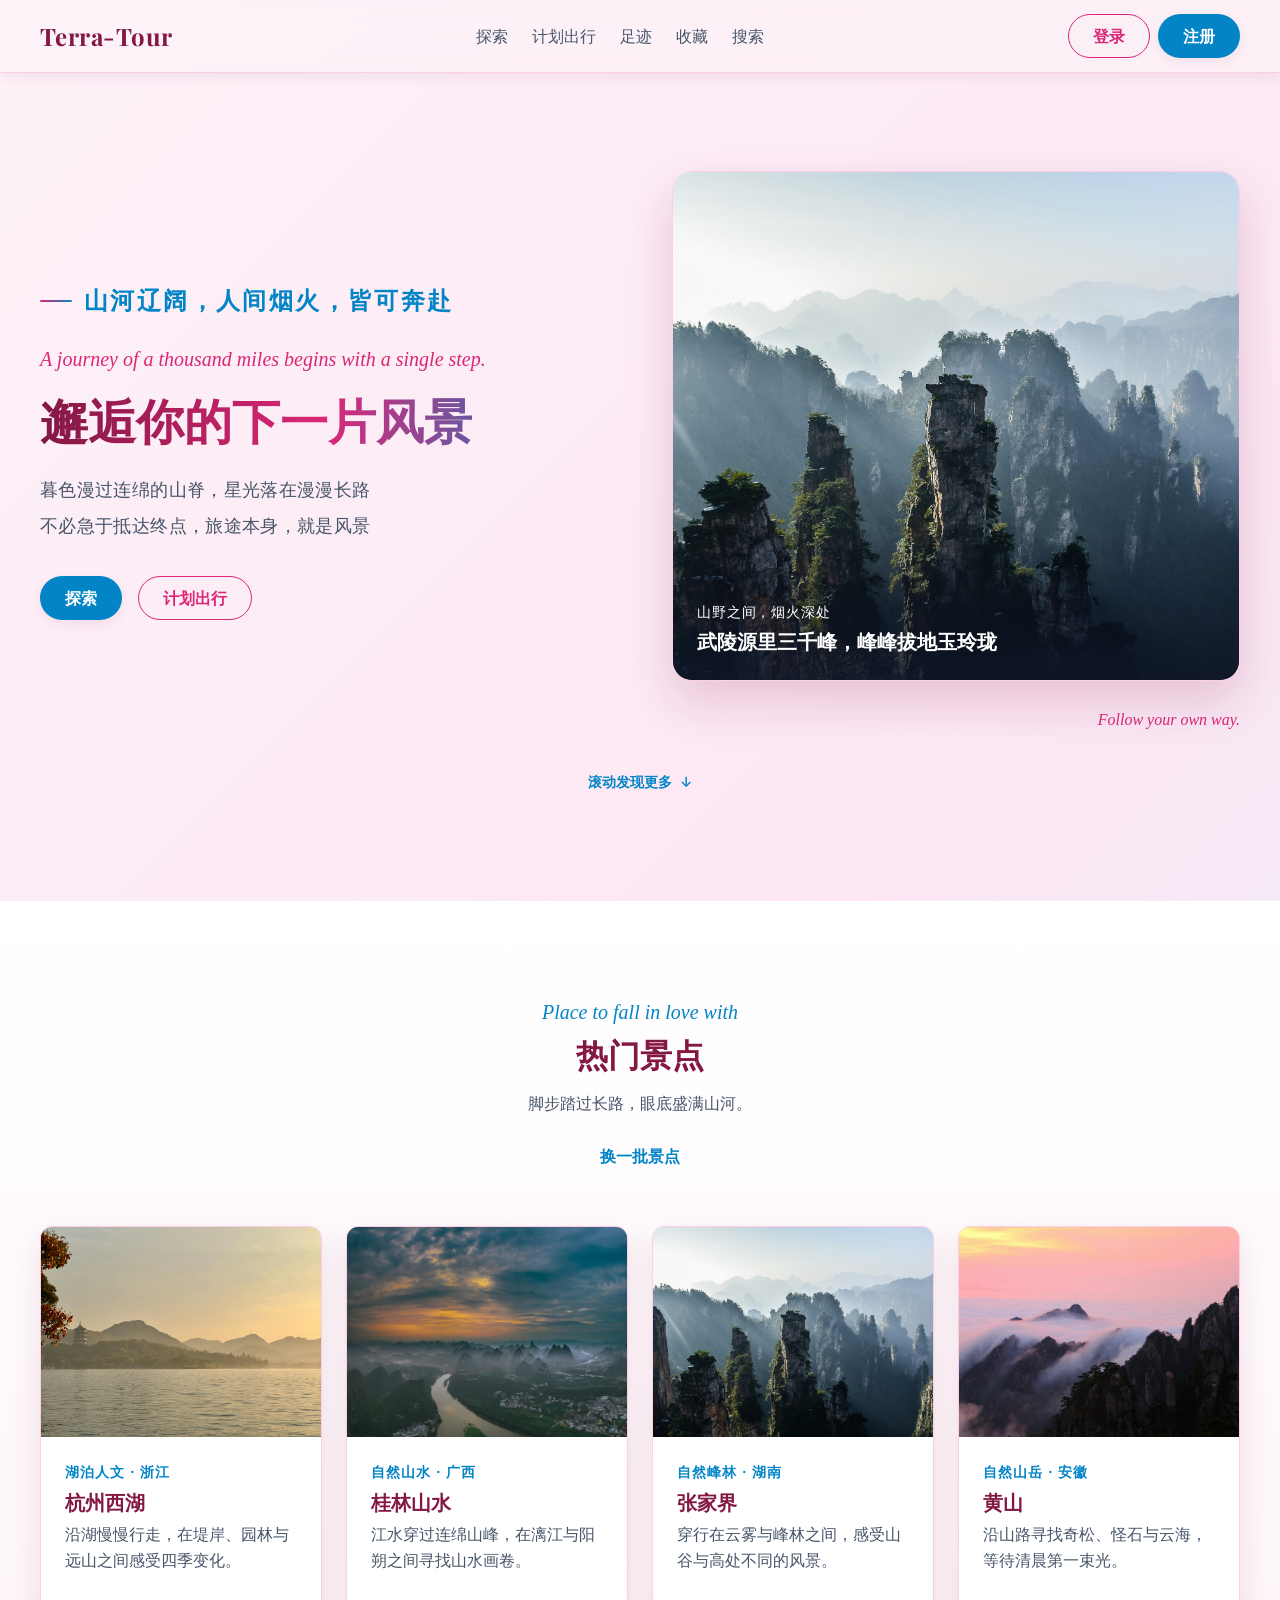
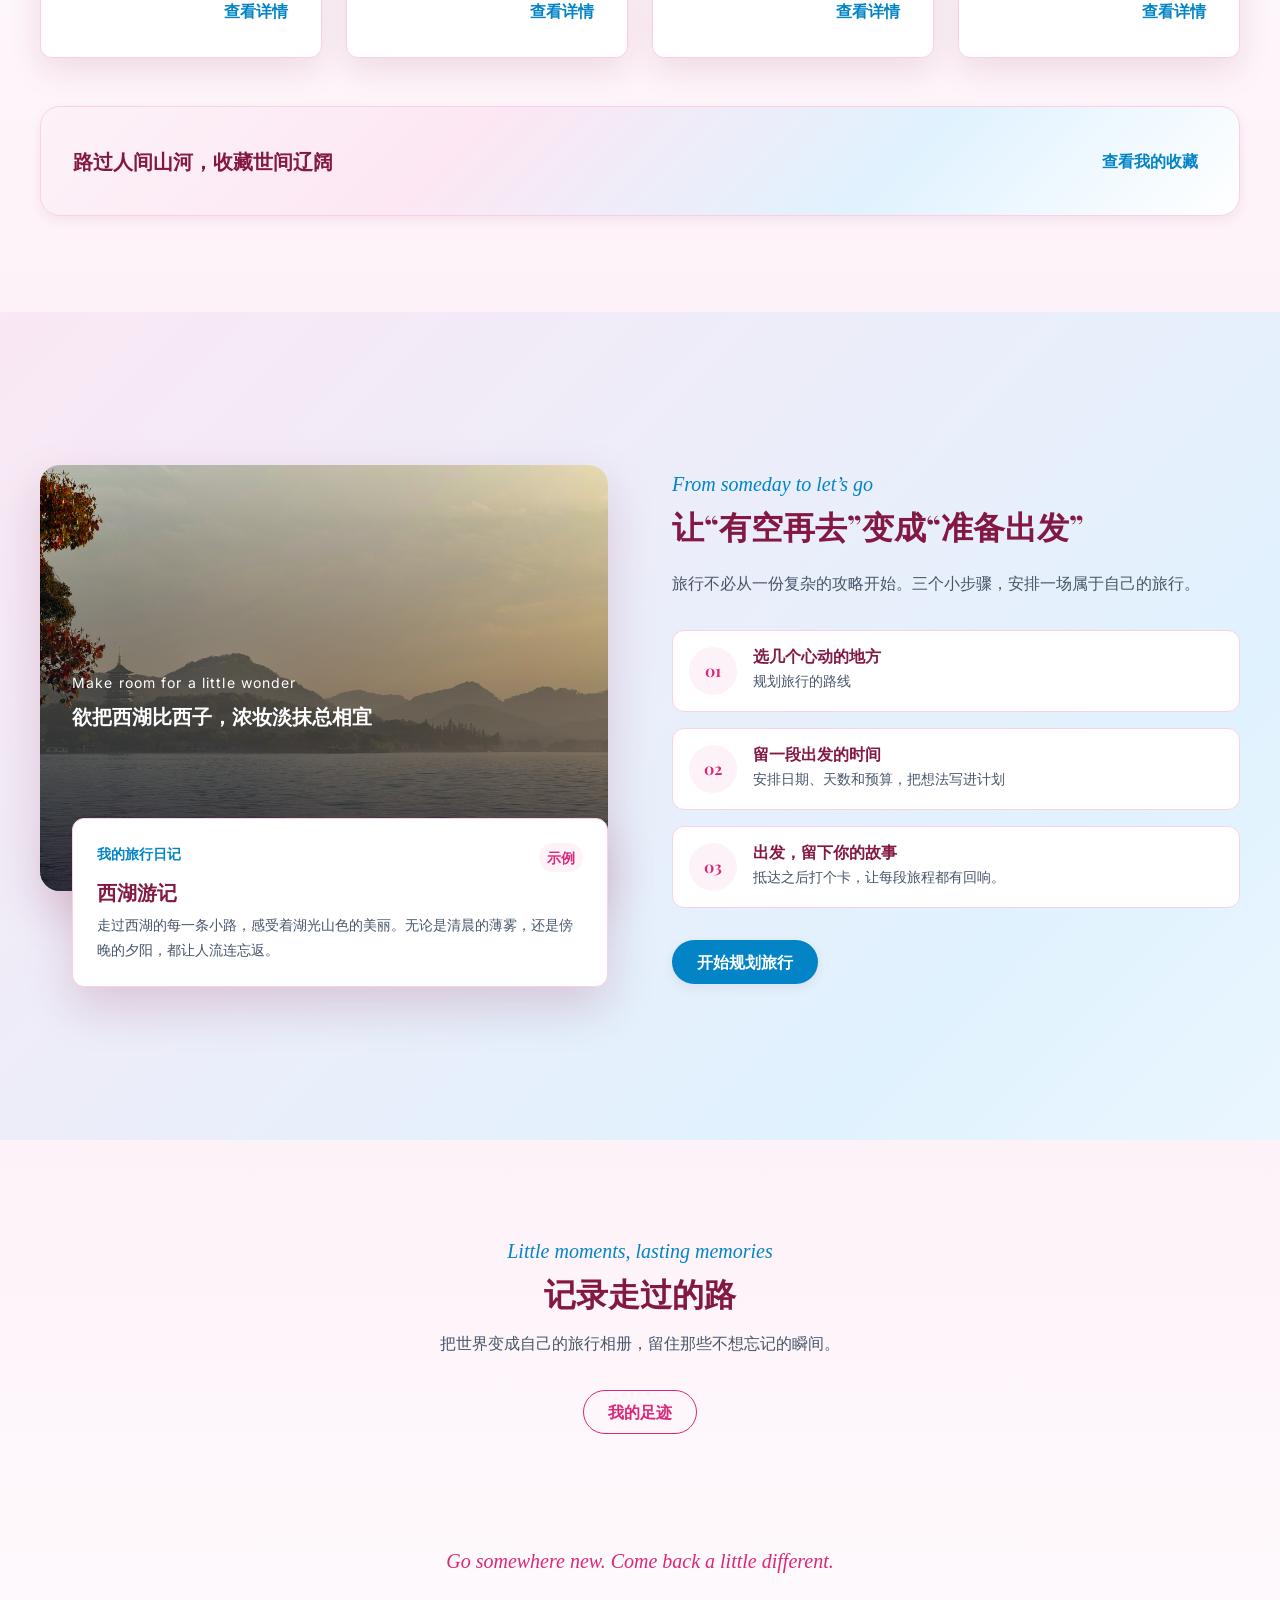
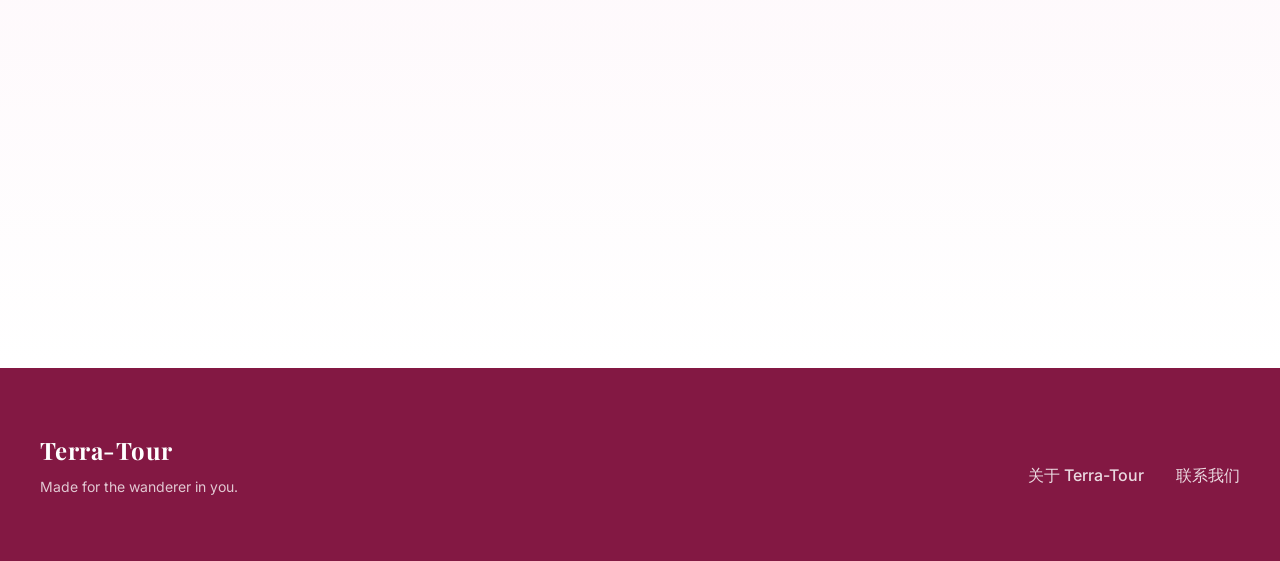
==== commit d508b8e8: "detail and login" ====
--- a/index.html
+++ b/index.html
@@ -23,8 +23,9 @@
             </ul>
 
             <div class="auth-actions">
-                <button type="button" class="btn btn-secondary">登录</button>
-                <button type="button" class="btn btn-primary">注册</button>
+                <button class="btn btn-secondary" id="login-button" type="button">登录</button>
+                <button class="btn btn-primary" id="register-button" type="button">注册</button>
+                <button class="btn btn-secondary" id="profile-button" type="button" hidden>我的</button>
             </div>
 
             <div class="mobile-actions">
@@ -49,7 +50,7 @@
             
             <!-- 右侧图片展示 -->
             <figure class="hero-media">
-                <a class="hero-image-link" href="detail.html?id=zhangjiajie">
+                <a class="hero-image-link" href="zhangjiajie.html">
                     <img class="hero-image" src="assets/images/zhangjiajie.jpg" alt="张家界"/>
                 </a>
 
@@ -74,6 +75,7 @@
                 <p class="spots-kicker">Place to fall in love with</p>
                     <h2 id="spots-title">热门景点</h2>
                 <p class="spots-description">脚步踏过长路，眼底盛满山河。</p>
+                <button class="btn btn-text spots-refresh" id="refresh-spots" type="button"> 换一批景点 </button>
             </header>
             
             <div class="spots-grid container" id="spots-list">
@@ -181,50 +183,61 @@
     </div>
     </footer>
 
-    <!-- 登录注册对话框 -->
+    <!-- 登录、注册、用户资料弹窗 -->
     <dialog class="auth-dialog" id="auth-dialog">
-        <h2 id="auth-dialog-title">欢迎来到 Terra-Tour</h2>
-
-        <button class="dialog-close" type="button">关闭</button>
-
-        <div class="auth-tabs">
-            <button class="auth-tab is-active" type="button">登录</button>
-            <button class="auth-tab" type="button">注册 </button>
+        <h2 id="auth-title">登录</h2>
+
+        <button class="dialog-close" id="auth-close" type="button">关闭</button>
+
+        <div class="auth-tabs" id="auth-tabs">
+            <button class="auth-tab is-active" data-mode="login" type="button">登录</button>
+            <button class="auth-tab" data-mode="register" type="button">注册</button>
         </div>
 
-        <form class="auth-form">
+        <form class="auth-form" id="auth-form">
+            <div class="form-group" id="name-group" hidden>
+                <label class="form-label" for="auth-name">用户名</label>
+                <input
+                    class="form-input"
+                    id="auth-name"
+                    type="text"
+                    minlength="2"
+                    maxlength="20"
+                    placeholder="请输入用户名">
+            </div>
+
             <div class="form-group">
-                <label class="form-label" for="auth-email"> 邮箱 <span class="required-mark">*</span></label>
-
+                <label class="form-label" for="auth-email">邮箱</label>
                 <input
                     class="form-input"
                     id="auth-email"
-                    name="email"
                     type="email"
-                    autocomplete="email"
-                    placeholder="学号@ncu.edu.cn"
+                    placeholder="请输入邮箱"
                     required>
-
-                <small class="form-error" id="email-error"></small>
-            </div>
-
-            <div class="form-group">
-                <label class="form-label" for="auth-password"> 密码 <span class="required-mark">*</span></label>
+            </div>
+
+            <div class="form-group" id="password-group">
+                <label class="form-label" for="auth-password">密码</label>
                 <input
                     class="form-input"
                     id="auth-password"
-                    name="password"
                     type="password"
-                    autocomplete="current-password"
                     minlength="6"
-                    placeholder="至少输入6位数字或字符"
+                    placeholder="至少输入6位字符"
                     required>
-
-                    <small class="form-error" id="password-error"></small>
-            </div>
-
-            <button class="btn btn-primary" type="submit">登录</button>
+            </div>
+
+            <button class="btn btn-primary" id="auth-submit" type="submit">登录</button>
+
+            <div class="profile-actions" id="profile-actions" hidden>
+                <button class="btn btn-secondary" id="logout-button" type="button">退出登录</button>
+                <button class="btn btn-danger" id="delete-button" type="button">删除账号</button>
+            </div>
         </form>
     </dialog>
+
+    <script src="js/common.js"></script>
+    <script src="js/page/index.js"></script>
+
 </body>
-</html>+</html>
--- a/css/common.css
+++ b/css/common.css
@@ -467,6 +467,29 @@
     box-shadow: var(--shadow-sm);
 }
 
+/* 简化版用户资料操作 */
+[hidden] {
+    display: none !important;
+}
+
+.profile-actions {
+    display: grid;
+    grid-template-columns: repeat(2, minmax(0, 1fr));
+    gap: var(--space-sm);
+}
+
+.btn-danger {
+    color: var(--color-danger);
+    background-color: transparent;
+    border-color: var(--color-danger);
+}
+
+.btn-danger:hover {
+    color: var(--color-surface);
+    background-color: var(--color-danger);
+    border-color: var(--color-danger);
+}
+
 /* 卡片样式 */
 
 .card {
@@ -574,13 +597,23 @@
         font-size: 1.25rem;
     }
 
-    .nav-list,
+    .nav-list {
+        display: none;
+    }
+
     .auth-actions {
+        display: flex;
+        gap: var(--space-xs);
+    }
+
+    .auth-actions .btn {
+        min-height: 40px;
+        padding-inline: var(--space-sm);
+        font-size: var(--font-size-sm);
+    }
+
+    .mobile-actions {
         display: none;
-    }
-
-    .mobile-actions {
-        display: block;
     }
 
     .auth-dialog {
@@ -589,6 +622,10 @@
     }
 
     .footer-inner {
+        grid-template-columns: minmax(0, 1fr);
+    }
+
+    .profile-actions {
         grid-template-columns: minmax(0, 1fr);
     }
 }
@@ -646,4 +683,4 @@
         padding-inline: var(--space-md);
         font-size: var(--font-size-base);
     }
-}+}
--- a/css/page/index.css
+++ b/css/page/index.css
@@ -148,9 +148,7 @@
     transform: scale(1.05);
 }
 
-/* ====================
-   图片说明
-==================== */
+/* 图片说明 */
 
 .hero-caption {
     position: absolute;
@@ -369,6 +367,35 @@
     line-height: 1.8;
 }
 
+/* 刷新按钮 */
+.spots-refresh {
+    margin-top: var(--space-base);
+}
+
+/* 让四张卡片保持相同高度 */
+
+.spots-grid .card {
+    display: flex;
+    flex-direction: column;
+
+    height: 100%;
+}
+
+/* 保留向上浮动效果，避免放大卡片造成横向溢出 */
+
+.spots-grid .card:hover,
+.spots-grid .card:focus-within {
+    transform: translateY(-2px);
+}
+
+.spots-grid .card-body {
+    flex: 1;
+}
+
+.spots-grid .card-description {
+    flex: 1;
+}
+
 /* 默认桌面：四列景点卡片 */
 .spots-grid {
     display: grid;
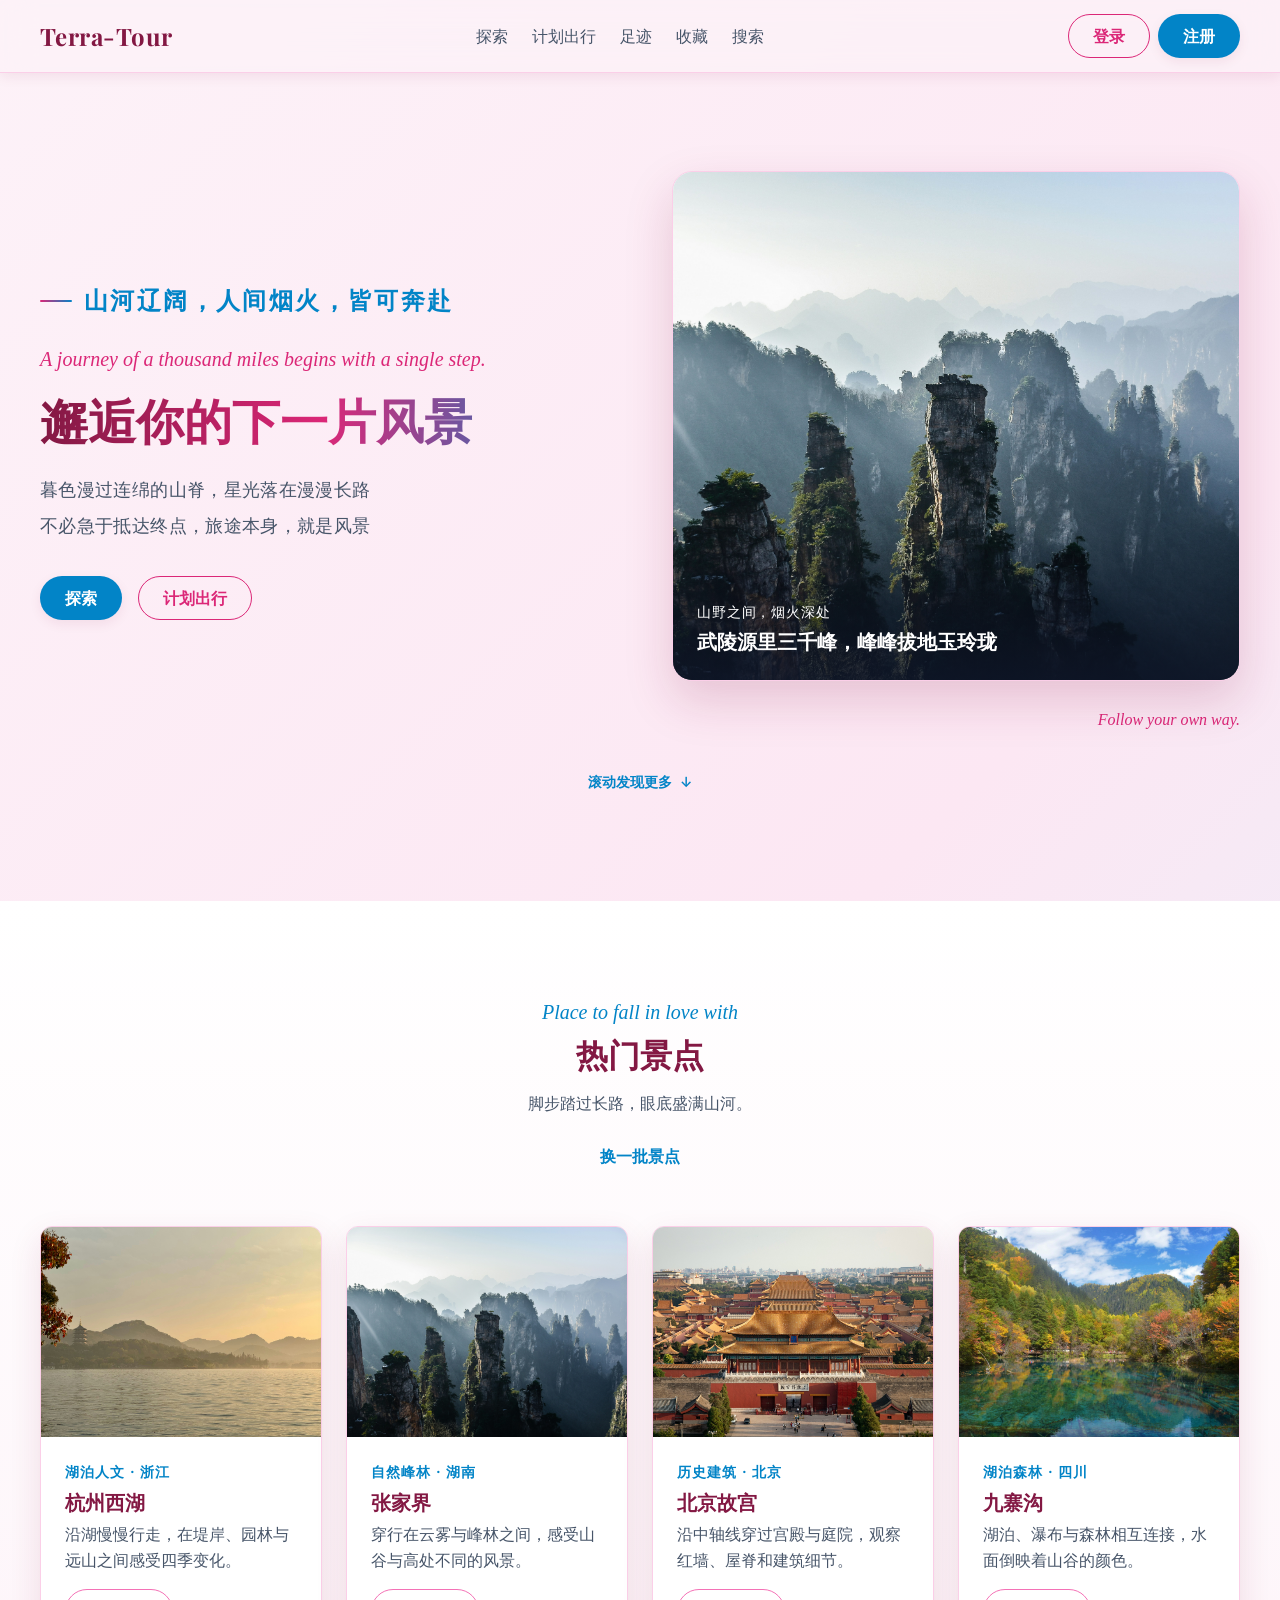
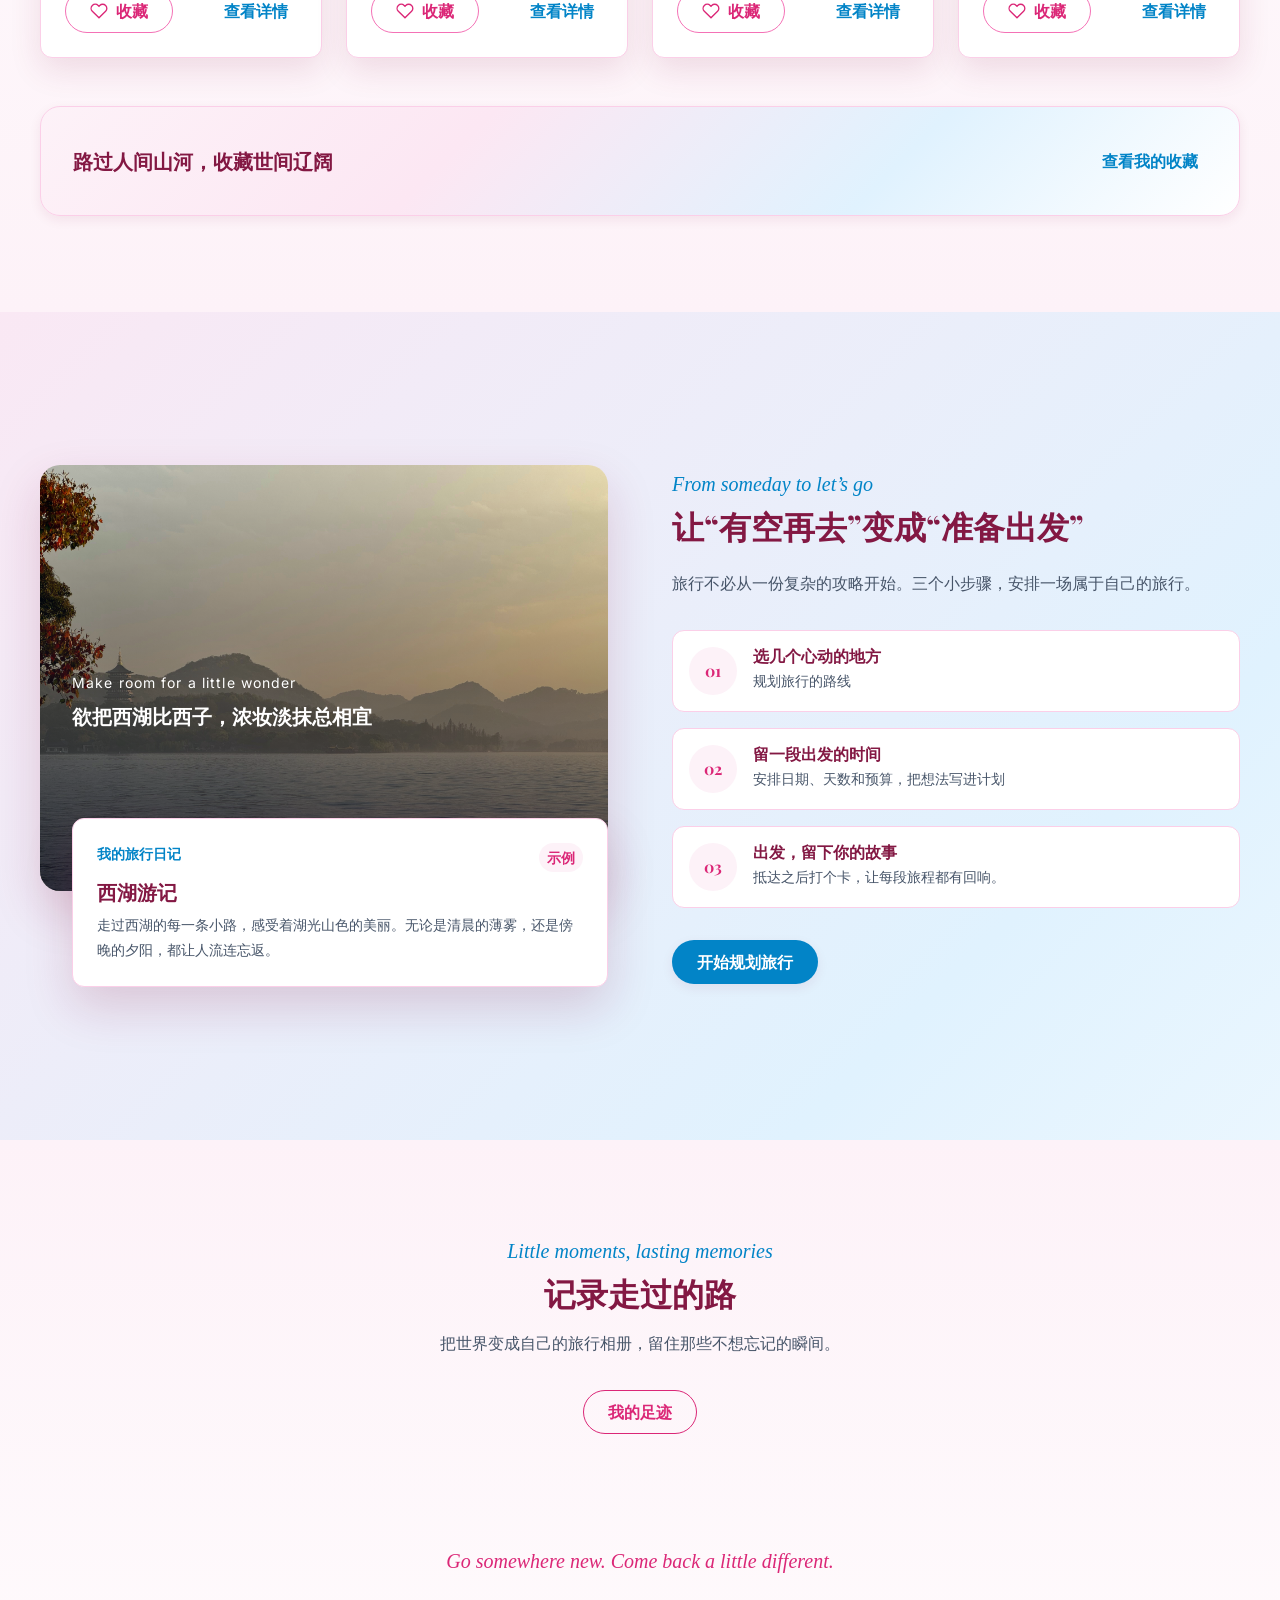
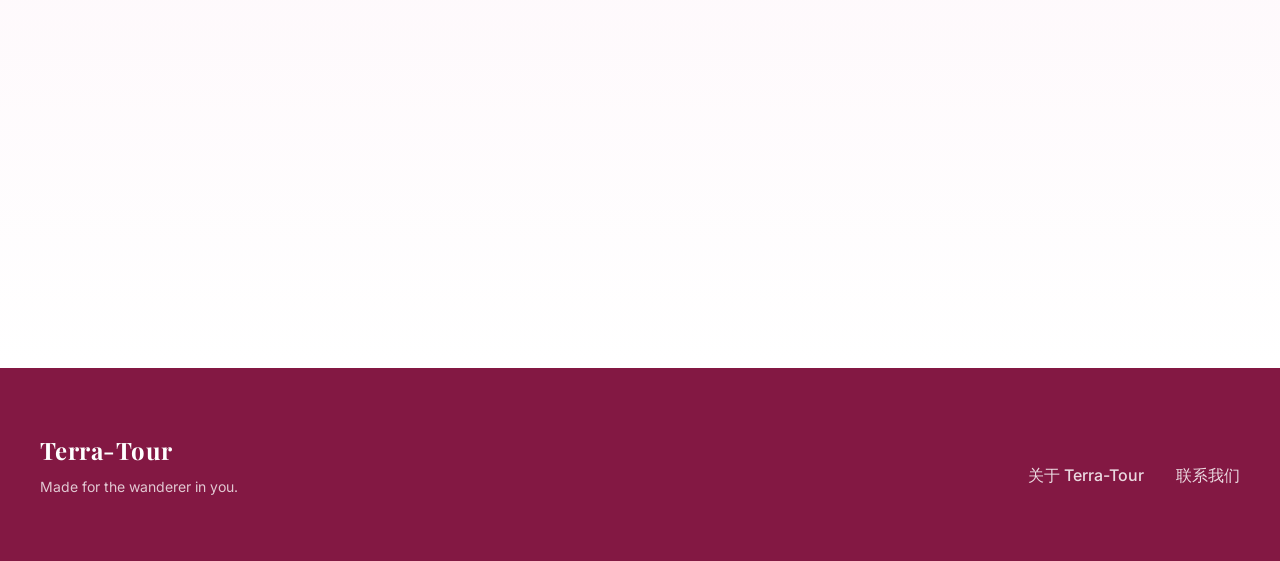
==== commit ebfd8ed9: "final version" ====
--- a/index.html
+++ b/index.html
@@ -7,6 +7,7 @@
     <link rel="stylesheet" href="css/basic.css">
     <link rel="stylesheet" href="css/common.css">
     <link rel="stylesheet" href="css/page/index.css">
+    <script src="js/navigation.js"></script>
 </head>
 <body>
     <!-- 导航栏 -->
@@ -236,6 +237,7 @@
         </form>
     </dialog>
 
+    <script src="js/destinations.js"></script>
     <script src="js/common.js"></script>
     <script src="js/page/index.js"></script>
 
--- a/css/common.css
+++ b/css/common.css
@@ -490,6 +490,33 @@
     border-color: var(--color-danger);
 }
 
+/* 收藏按钮 */
+.btn-favorite {
+    color: var(--color-primary);
+    background-color: var(--color-surface);
+    border-color: var(--color-primary-light);
+}
+
+.btn-favorite:hover,
+.btn-favorite.is-favorite {
+    color: var(--color-surface);
+    background-color: var(--color-primary);
+    border-color: var(--color-primary);
+}
+
+.favorite-icon {
+    width: 18px;
+    height: 18px;
+    flex-shrink: 0;
+    fill: none;
+    stroke: currentColor;
+    stroke-width: 1.8;
+}
+
+.btn-favorite.is-favorite .favorite-icon {
+    fill: currentColor;
+}
+
 /* 卡片样式 */
 
 .card {
@@ -583,6 +610,10 @@
     margin-top: var(--space-sm);
 }
 
+.destination-card .card-actions {
+    justify-content: space-between;
+}
+
 /* 手机：小于 768px */
 @media (max-width: 767px) {
     .container {
@@ -627,6 +658,10 @@
 
     .profile-actions {
         grid-template-columns: minmax(0, 1fr);
+    }
+
+    .destination-card .card-actions .btn {
+        flex: 1;
     }
 }
 /* 768px～1023px */
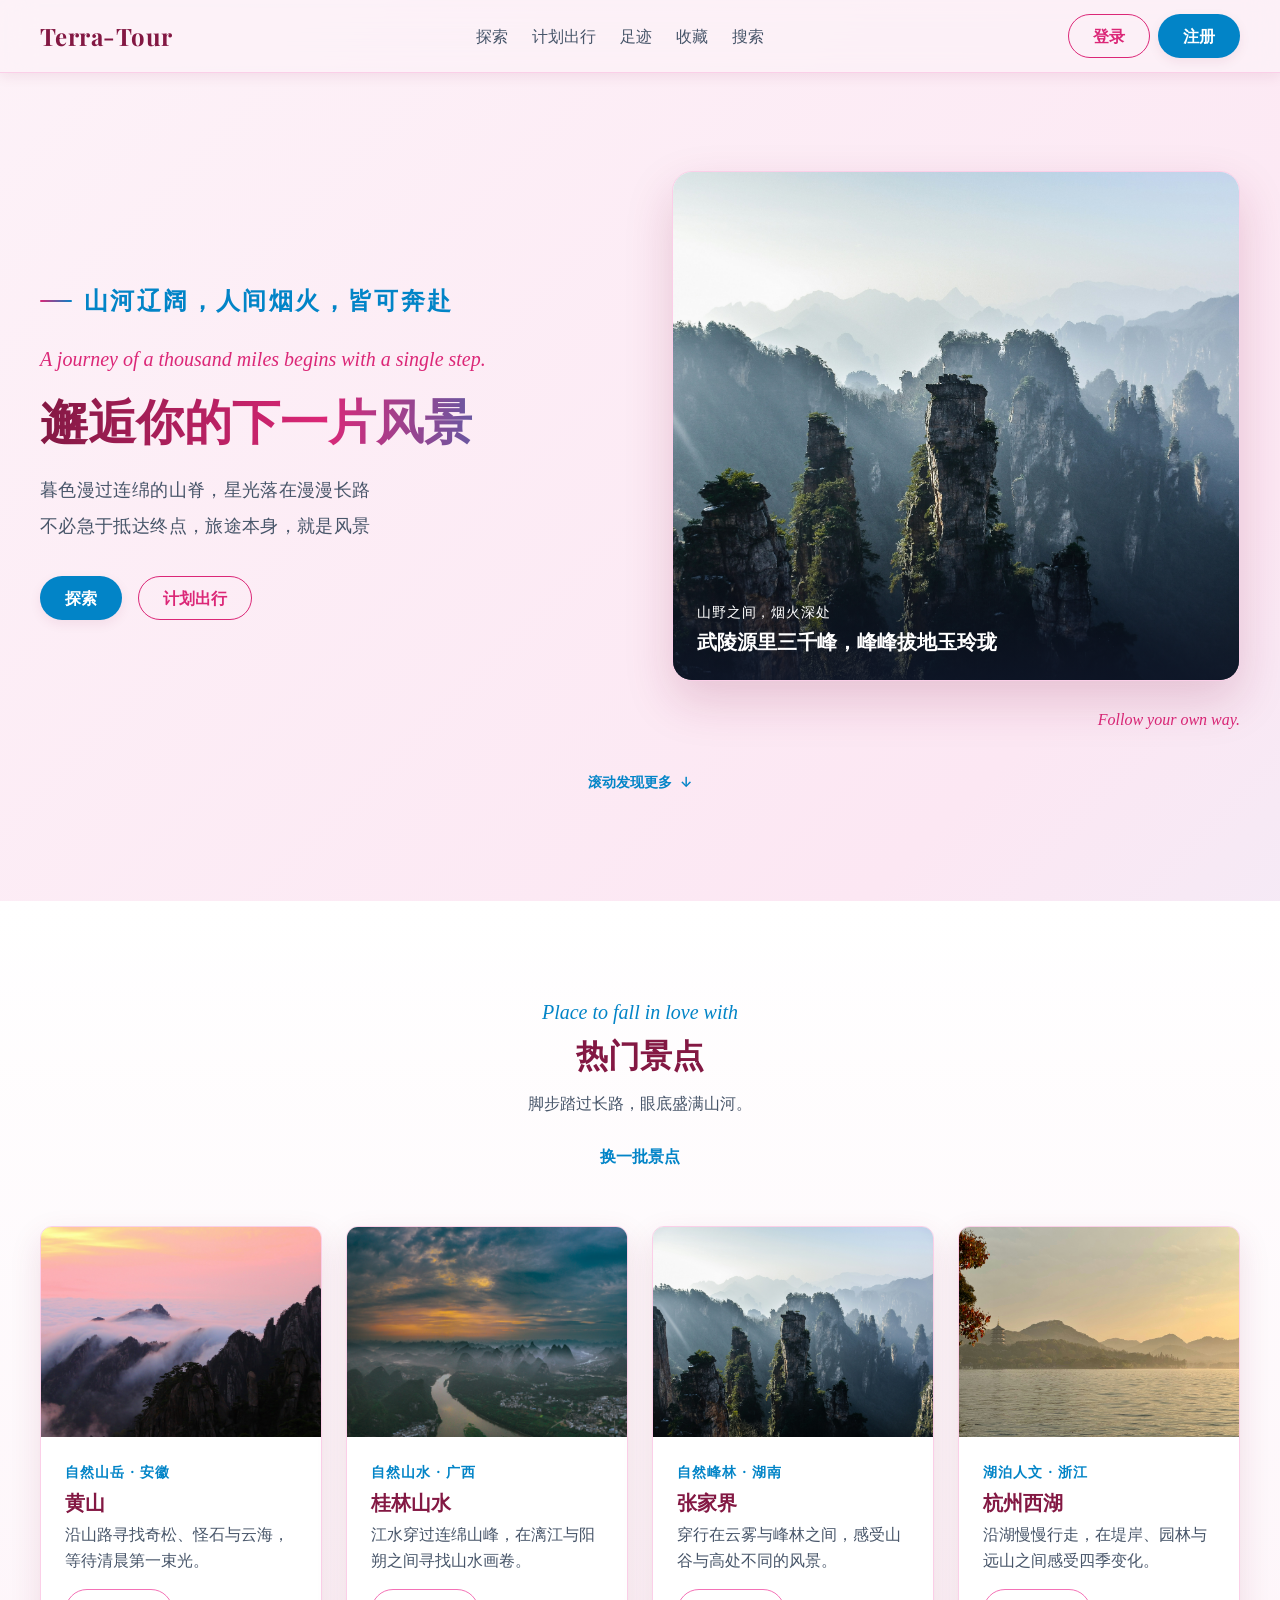
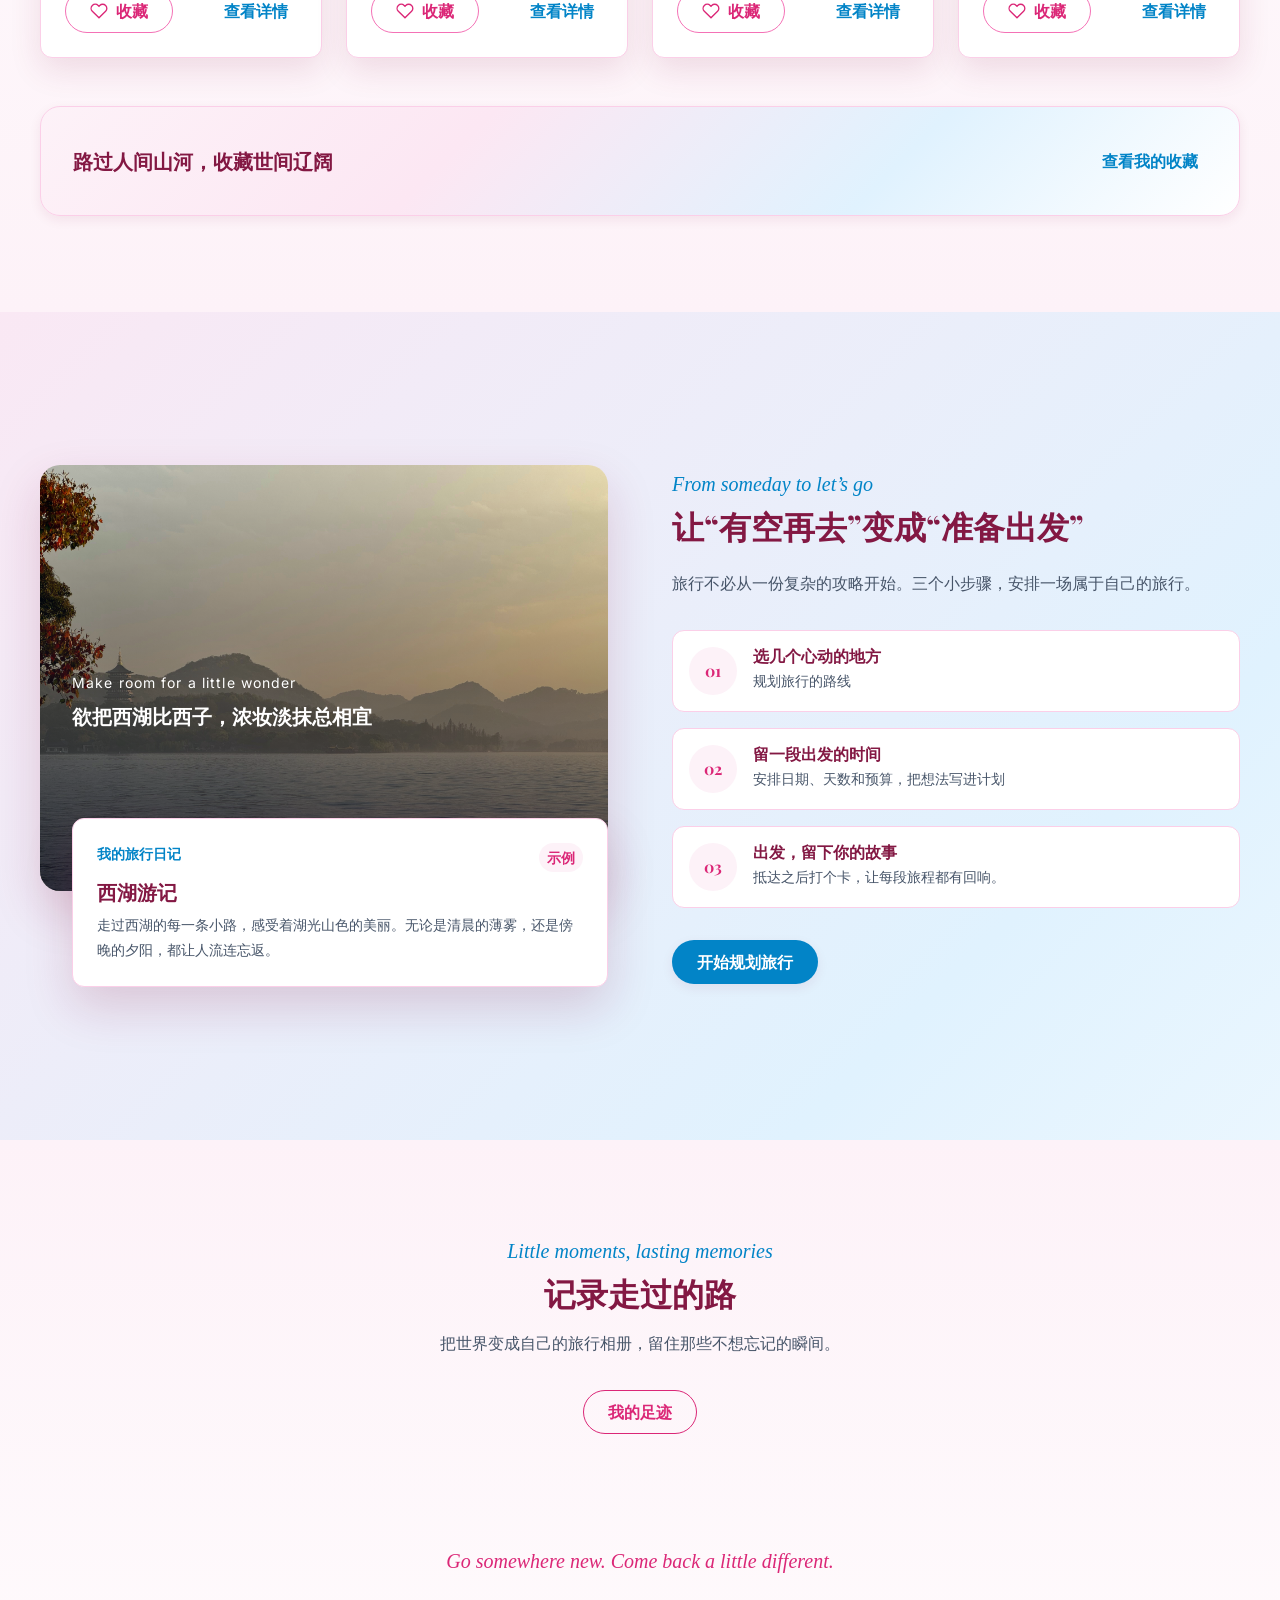
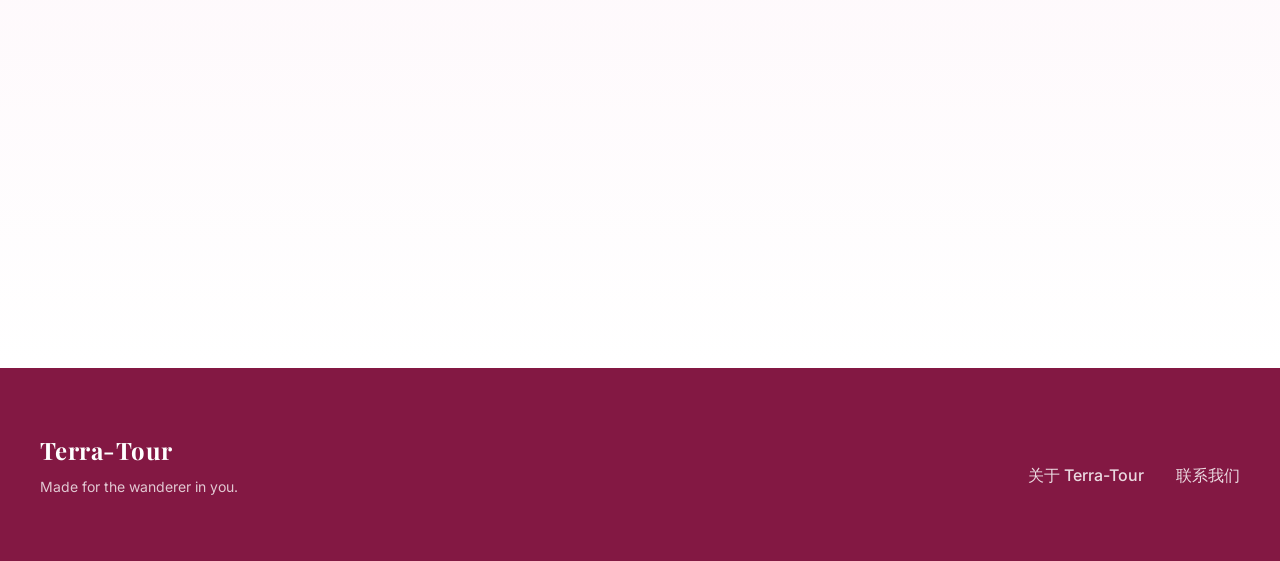
==== commit d87cc435: "final" ====
--- a/index.html
+++ b/index.html
@@ -30,7 +30,9 @@
             </div>
 
             <div class="mobile-actions">
-                <button type="button" class="menu-toggle" aria-controls="main-menu" aria-expanded="false">菜单</button>
+                <button type="button" class="menu-toggle" aria-controls="main-menu" aria-expanded="false" aria-label="打开菜单">
+                    <span class="menu-icon" aria-hidden="true"><span></span><span></span><span></span></span>
+                </button>
             </div>
         </nav>
     </header>
--- a/css/common.css
+++ b/css/common.css
@@ -719,3 +719,81 @@
         font-size: var(--font-size-base);
     }
 }
+
+
+/* 手机和平板导航面板 */
+.menu-toggle {
+    display: inline-flex;
+    align-items: center;
+    justify-content: center;
+    width: 44px;
+    height: 44px;
+    padding: 0;
+}
+.menu-toggle:hover { background-color: var(--color-page); }
+.menu-icon { position: relative; width: 22px; height: 18px; }
+.menu-icon span {
+    position: absolute;
+    left: 0;
+    width: 22px;
+    height: 2px;
+    border-radius: 2px;
+    background: currentColor;
+    transition: transform 150ms ease, opacity 150ms ease;
+}
+.menu-icon span:nth-child(1) { top: 0; }
+.menu-icon span:nth-child(2) { top: 8px; }
+.menu-icon span:nth-child(3) { top: 16px; }
+.menu-toggle[aria-expanded="true"] .menu-icon span:nth-child(1) {
+    transform: translateY(8px) rotate(45deg);
+}
+.menu-toggle[aria-expanded="true"] .menu-icon span:nth-child(2) { opacity: 0; }
+.menu-toggle[aria-expanded="true"] .menu-icon span:nth-child(3) {
+    transform: translateY(-8px) rotate(-45deg);
+}
+@media (max-width: 1023px) {
+    .top-nav { position: relative; gap: var(--space-sm); }
+    .top-nav .auth-actions { margin-left: auto; min-width: 0; flex-shrink: 1; }
+    #profile-button {
+        min-width: 0;
+        max-width: 180px;
+        display: block;
+        overflow: hidden;
+        white-space: nowrap;
+        text-overflow: ellipsis;
+    }
+    .mobile-actions { display: flex; flex-shrink: 0; }
+    .top-nav .nav-list {
+        display: none;
+        position: absolute;
+        top: 100%;
+        left: 0;
+        right: 0;
+        padding: var(--space-sm);
+        max-height: calc(100vh - var(--header-height) - 16px);
+        max-height: calc(100dvh - var(--header-height) - 16px);
+        overflow-y: auto;
+        overscroll-behavior: contain;
+        background: var(--color-surface);
+        border: 1px solid var(--color-border);
+        border-radius: var(--radius-md);
+        box-shadow: var(--shadow-md);
+    }
+    .top-nav .nav-list.is-open { display: block; }
+    .top-nav .nav-list a {
+        display: flex;
+        min-height: 44px;
+        padding: var(--space-sm) var(--space-base);
+        border-radius: var(--radius-sm);
+        font-size: var(--font-size-base);
+    }
+    .top-nav .nav-list a:hover { background: var(--color-page); }
+    .top-nav .nav-list a::after { content: none; }
+}
+@media (max-width: 767px) {
+    .top-nav .brand { font-size: 1.125rem; }
+    #profile-button { max-width: 130px; }
+}
+@media (prefers-reduced-motion: reduce) {
+    .menu-icon span { transition: none; }
+}
